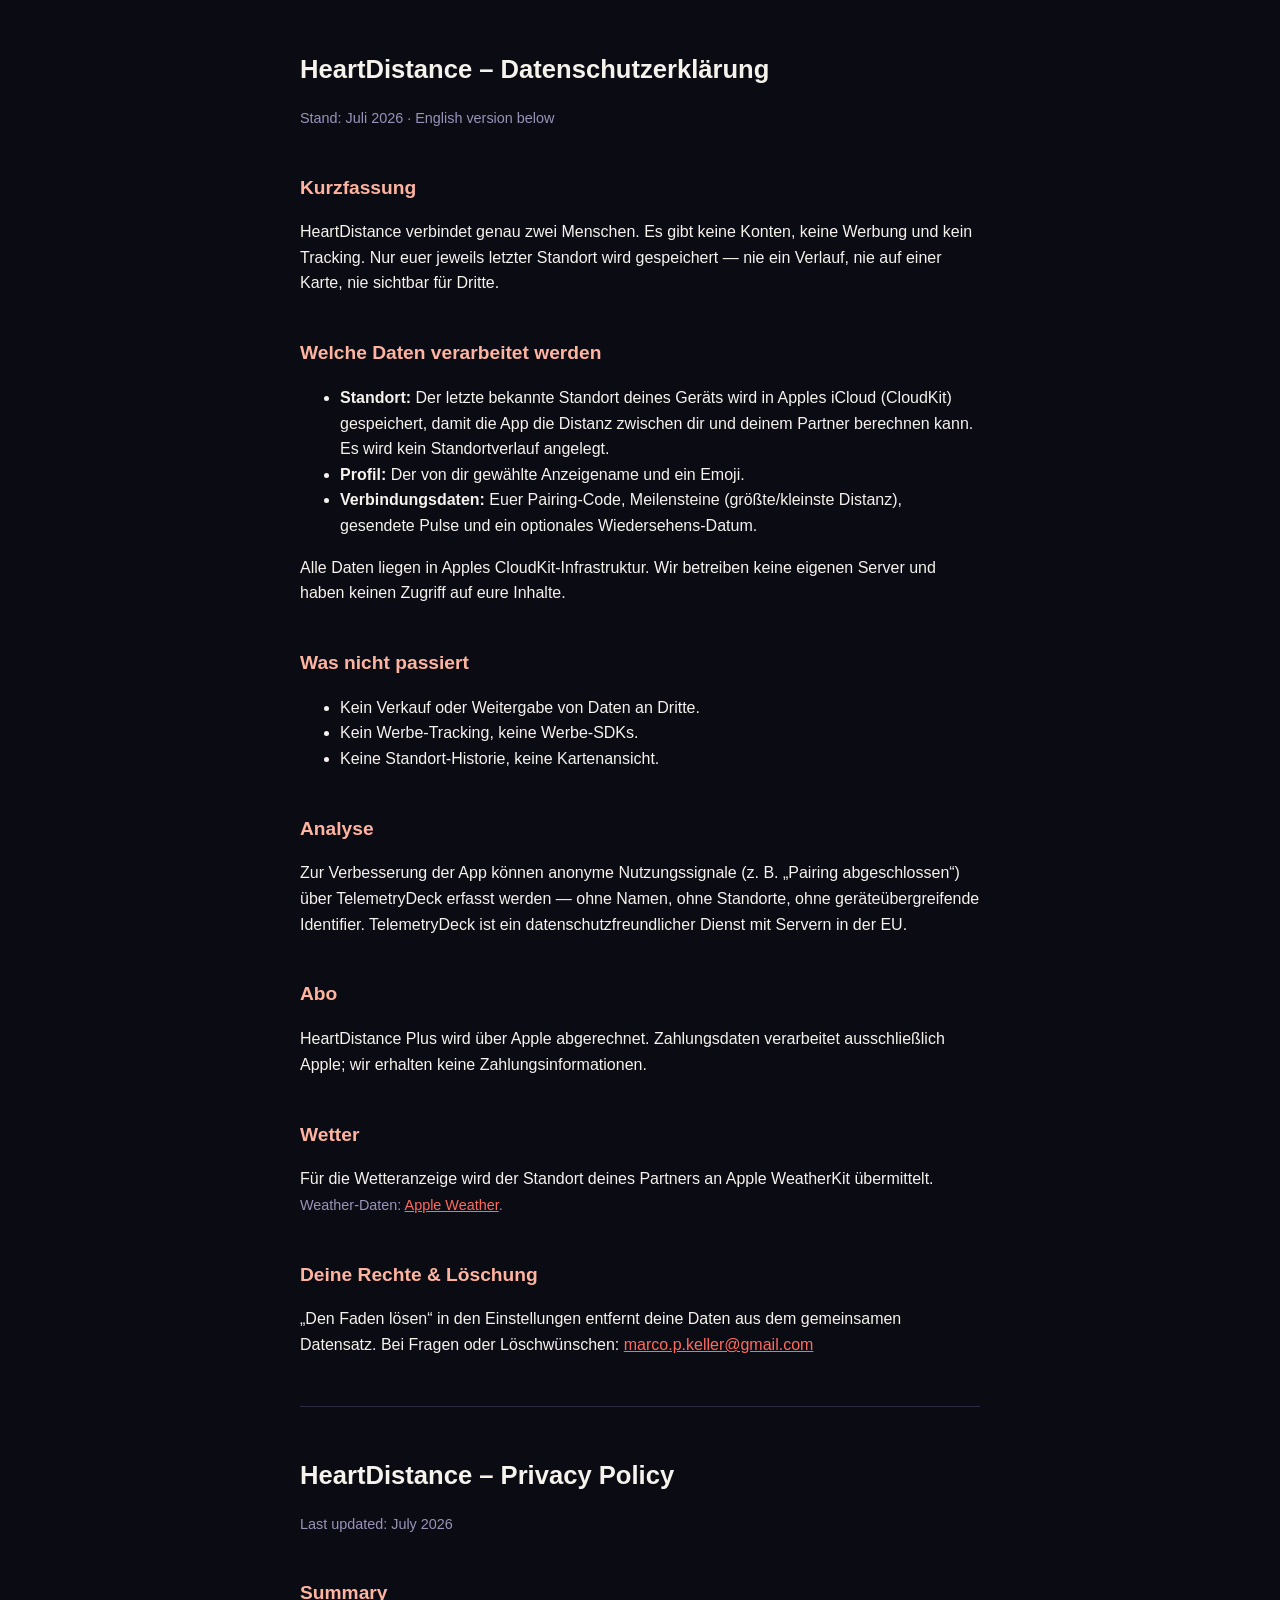
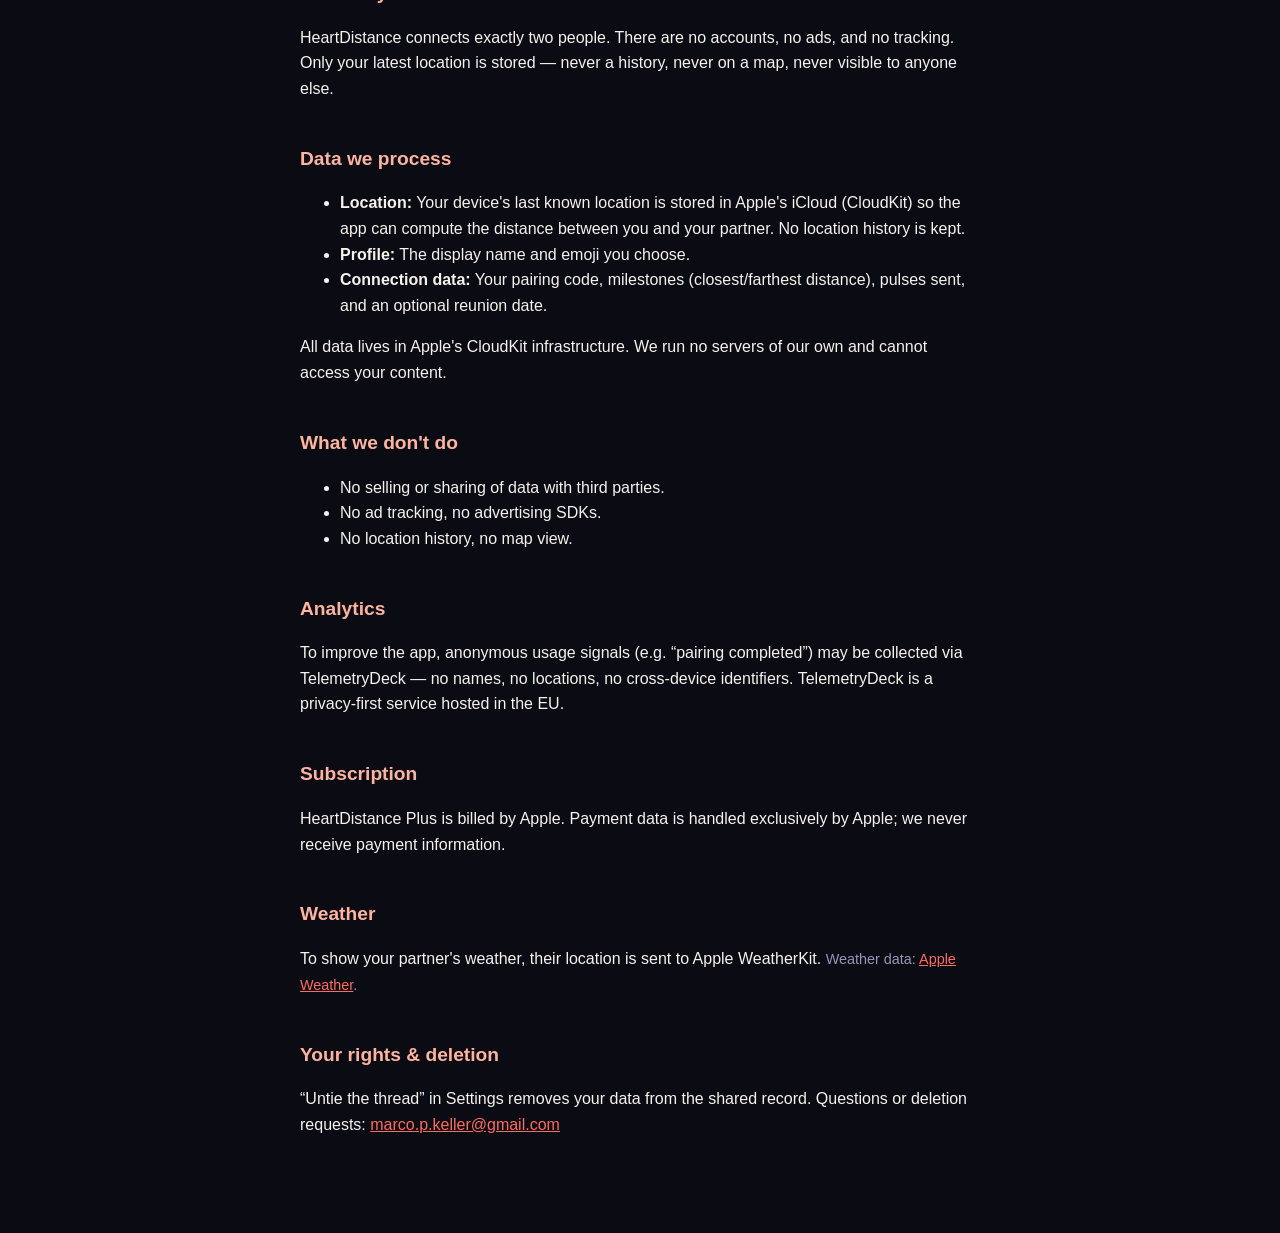
==== privacy.html @ 5f3de63c "Publish HeartDistance privacy policy Co-Authored-By: Claude Fable 5 <noreply@anthropic.com> Claude-S" ====
<!DOCTYPE html>
<html lang="de">
<head>
<meta charset="utf-8">
<meta name="viewport" content="width=device-width, initial-scale=1">
<title>HeartDistance – Privacy Policy / Datenschutzerklärung</title>
<style>
  body { font-family: -apple-system, BlinkMacSystemFont, "Segoe UI", sans-serif; max-width: 680px; margin: 0 auto; padding: 32px 20px 80px; background: #0b0b14; color: #f6f2ec; line-height: 1.6; }
  h1 { font-size: 1.6rem; } h2 { font-size: 1.2rem; margin-top: 2.2em; color: #ffb4a0; }
  a { color: #ff6b5e; } hr { border: none; border-top: 1px solid #2a2740; margin: 3em 0; }
  .muted { color: #9a93b8; font-size: 0.9rem; }
</style>
</head>
<body>

<h1>HeartDistance – Datenschutzerklärung</h1>
<p class="muted">Stand: Juli 2026 · English version below</p>

<h2>Kurzfassung</h2>
<p>HeartDistance verbindet genau zwei Menschen. Es gibt keine Konten, keine Werbung und kein Tracking. Nur euer jeweils letzter Standort wird gespeichert — nie ein Verlauf, nie auf einer Karte, nie sichtbar für Dritte.</p>

<h2>Welche Daten verarbeitet werden</h2>
<ul>
  <li><strong>Standort:</strong> Der letzte bekannte Standort deines Geräts wird in Apples iCloud (CloudKit) gespeichert, damit die App die Distanz zwischen dir und deinem Partner berechnen kann. Es wird kein Standortverlauf angelegt.</li>
  <li><strong>Profil:</strong> Der von dir gewählte Anzeigename und ein Emoji.</li>
  <li><strong>Verbindungsdaten:</strong> Euer Pairing-Code, Meilensteine (größte/kleinste Distanz), gesendete Pulse und ein optionales Wiedersehens-Datum.</li>
</ul>
<p>Alle Daten liegen in Apples CloudKit-Infrastruktur. Wir betreiben keine eigenen Server und haben keinen Zugriff auf eure Inhalte.</p>

<h2>Was nicht passiert</h2>
<ul>
  <li>Kein Verkauf oder Weitergabe von Daten an Dritte.</li>
  <li>Kein Werbe-Tracking, keine Werbe-SDKs.</li>
  <li>Keine Standort-Historie, keine Kartenansicht.</li>
</ul>

<h2>Analyse</h2>
<p>Zur Verbesserung der App können anonyme Nutzungssignale (z.&nbsp;B. „Pairing abgeschlossen“) über TelemetryDeck erfasst werden — ohne Namen, ohne Standorte, ohne geräteübergreifende Identifier. TelemetryDeck ist ein datenschutzfreundlicher Dienst mit Servern in der EU.</p>

<h2>Abo</h2>
<p>HeartDistance Plus wird über Apple abgerechnet. Zahlungsdaten verarbeitet ausschließlich Apple; wir erhalten keine Zahlungsinformationen.</p>

<h2>Wetter</h2>
<p>Für die Wetteranzeige wird der Standort deines Partners an Apple WeatherKit übermittelt. <span class="muted">Weather-Daten: <a href="https://weatherkit.apple.com/legal-attribution.html"> Apple Weather</a>.</span></p>

<h2>Deine Rechte &amp; Löschung</h2>
<p>„Den Faden lösen“ in den Einstellungen entfernt deine Daten aus dem gemeinsamen Datensatz. Bei Fragen oder Löschwünschen: <a href="mailto:marco.p.keller@gmail.com">marco.p.keller@gmail.com</a></p>

<hr>

<h1>HeartDistance – Privacy Policy</h1>
<p class="muted">Last updated: July 2026</p>

<h2>Summary</h2>
<p>HeartDistance connects exactly two people. There are no accounts, no ads, and no tracking. Only your latest location is stored — never a history, never on a map, never visible to anyone else.</p>

<h2>Data we process</h2>
<ul>
  <li><strong>Location:</strong> Your device's last known location is stored in Apple's iCloud (CloudKit) so the app can compute the distance between you and your partner. No location history is kept.</li>
  <li><strong>Profile:</strong> The display name and emoji you choose.</li>
  <li><strong>Connection data:</strong> Your pairing code, milestones (closest/farthest distance), pulses sent, and an optional reunion date.</li>
</ul>
<p>All data lives in Apple's CloudKit infrastructure. We run no servers of our own and cannot access your content.</p>

<h2>What we don't do</h2>
<ul>
  <li>No selling or sharing of data with third parties.</li>
  <li>No ad tracking, no advertising SDKs.</li>
  <li>No location history, no map view.</li>
</ul>

<h2>Analytics</h2>
<p>To improve the app, anonymous usage signals (e.g. “pairing completed”) may be collected via TelemetryDeck — no names, no locations, no cross-device identifiers. TelemetryDeck is a privacy-first service hosted in the EU.</p>

<h2>Subscription</h2>
<p>HeartDistance Plus is billed by Apple. Payment data is handled exclusively by Apple; we never receive payment information.</p>

<h2>Weather</h2>
<p>To show your partner's weather, their location is sent to Apple WeatherKit. <span class="muted">Weather data: <a href="https://weatherkit.apple.com/legal-attribution.html"> Apple Weather</a>.</span></p>

<h2>Your rights &amp; deletion</h2>
<p>“Untie the thread” in Settings removes your data from the shared record. Questions or deletion requests: <a href="mailto:marco.p.keller@gmail.com">marco.p.keller@gmail.com</a></p>

</body>
</html>
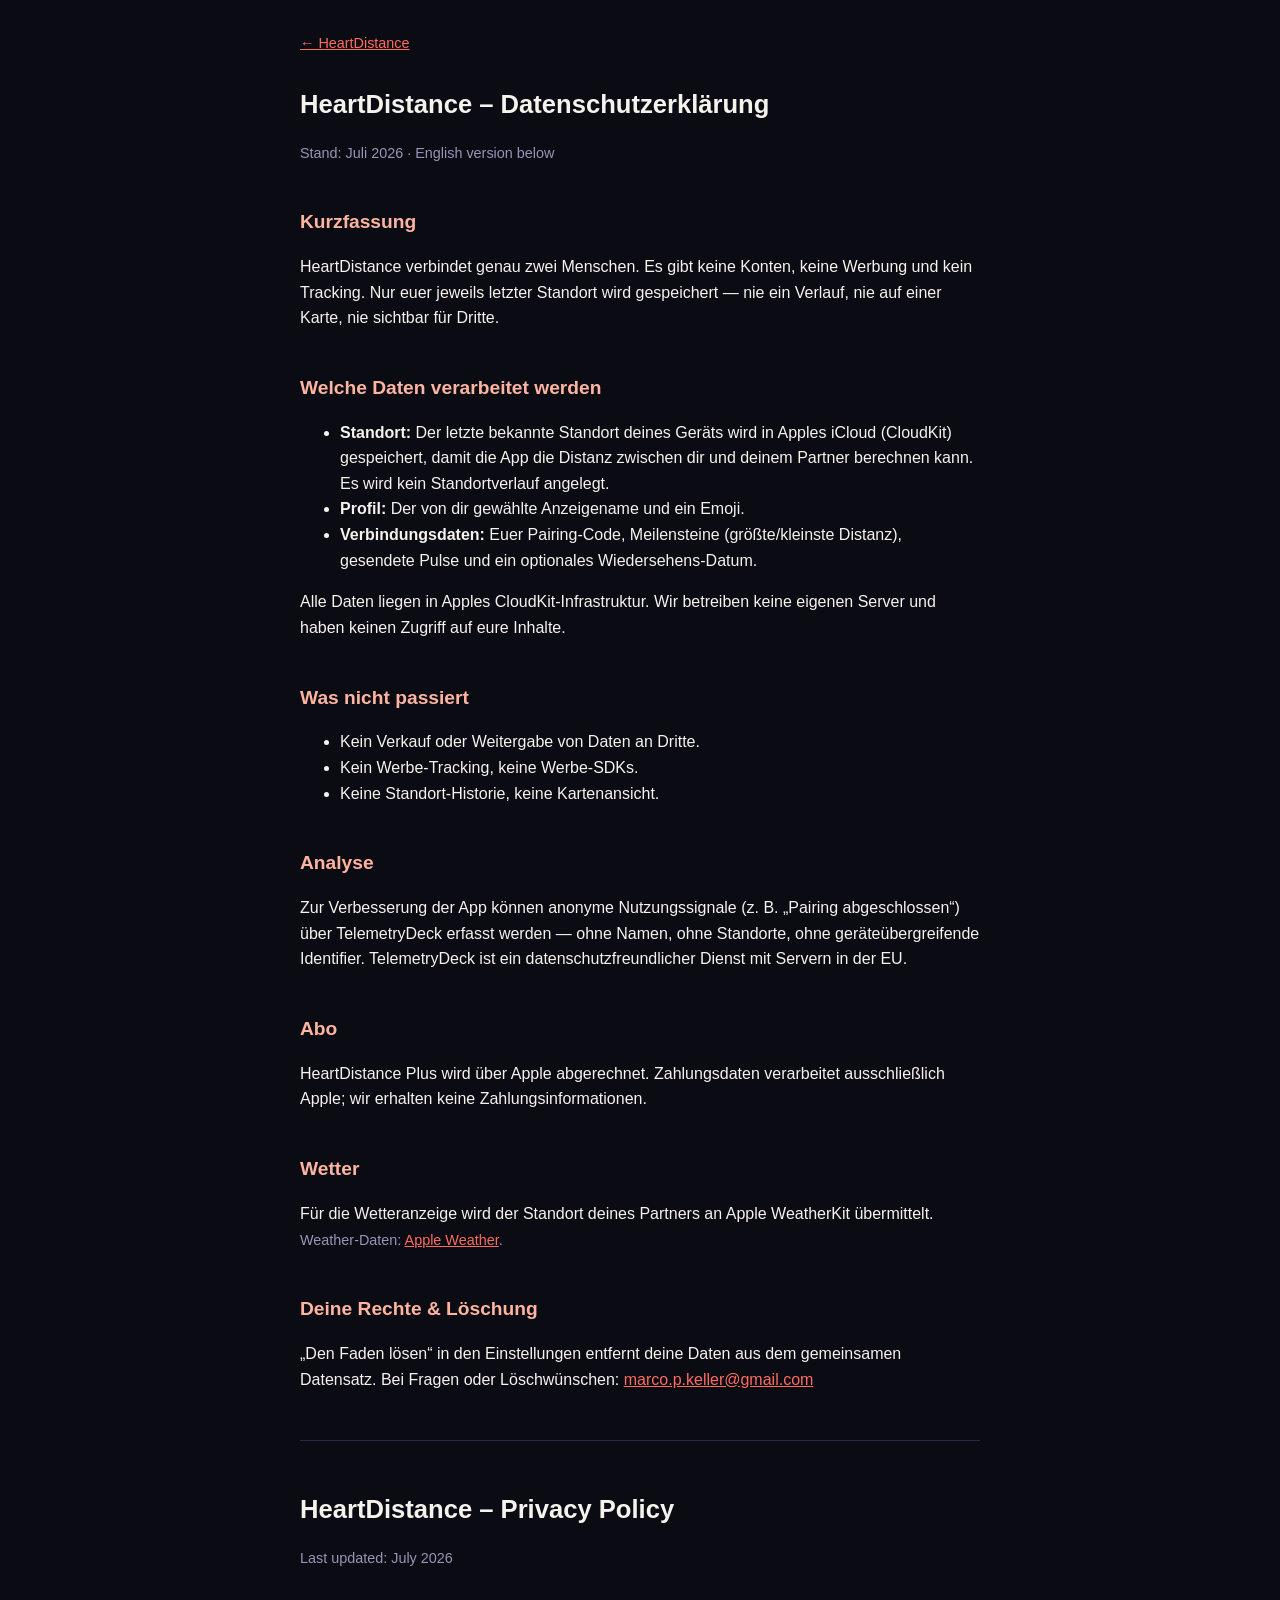
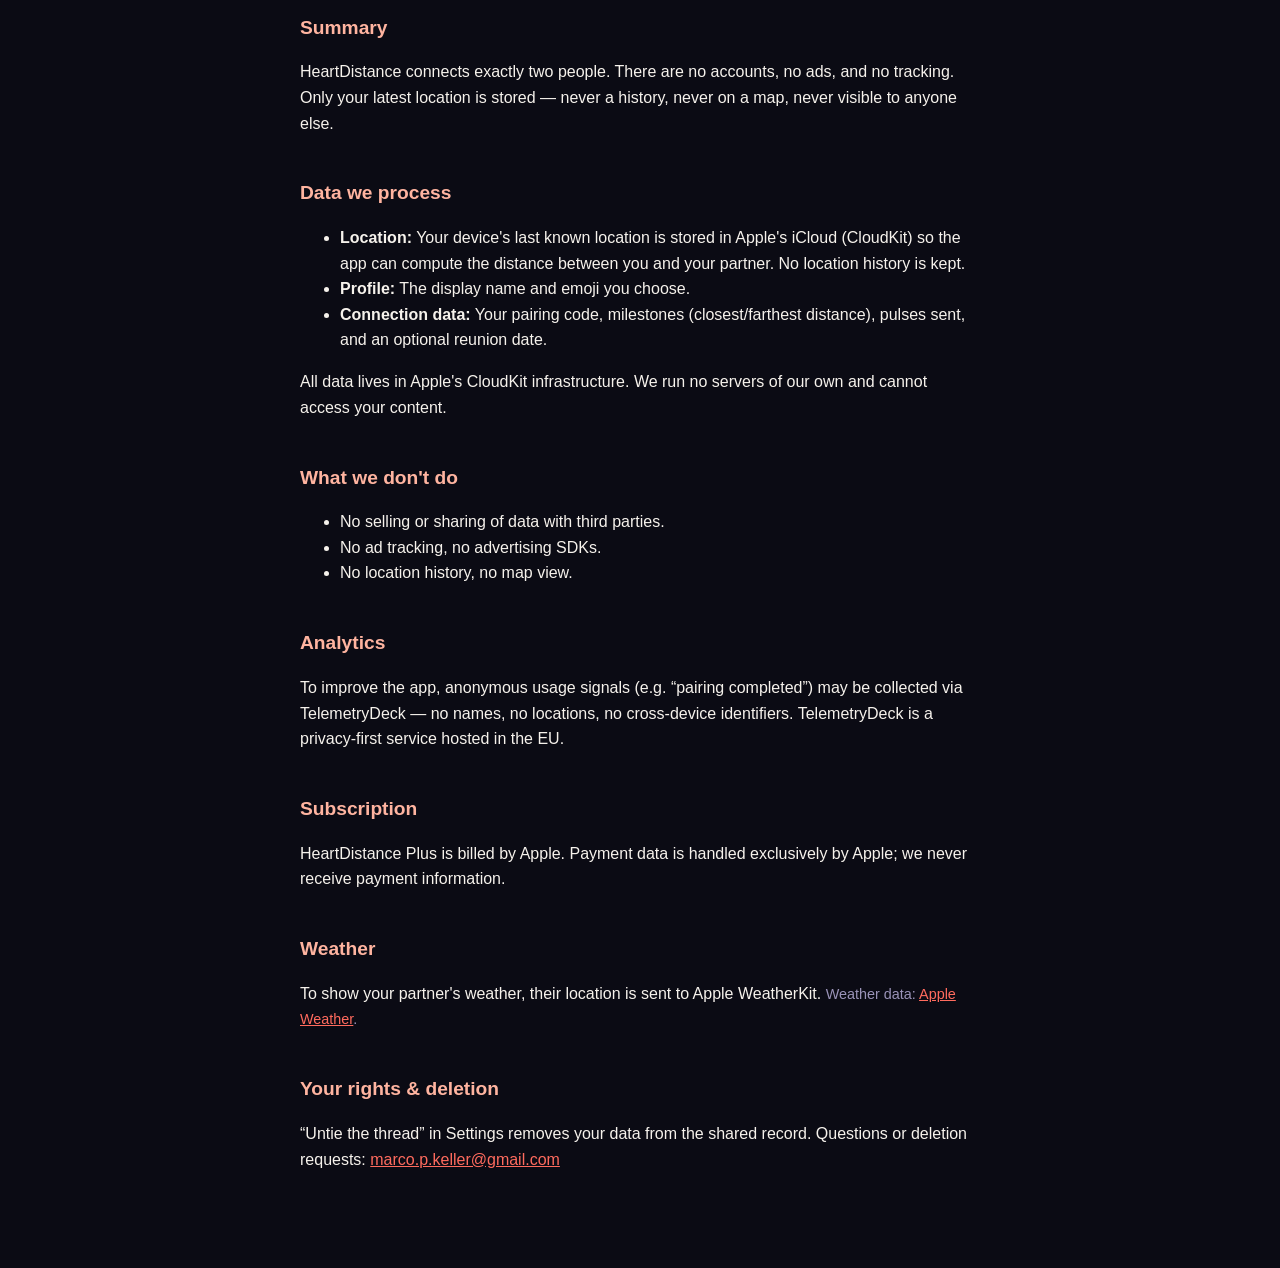
==== commit db1d84dd: "Add landing page, support page and App Store listing copy The repo only held the privacy policy, whi" ====
--- a/privacy.html
+++ b/privacy.html
@@ -9,9 +9,12 @@
   h1 { font-size: 1.6rem; } h2 { font-size: 1.2rem; margin-top: 2.2em; color: #ffb4a0; }
   a { color: #ff6b5e; } hr { border: none; border-top: 1px solid #2a2740; margin: 3em 0; }
   .muted { color: #9a93b8; font-size: 0.9rem; }
+  nav.top { margin-bottom: 2em; font-size: 0.9rem; }
 </style>
 </head>
 <body>
+
+<nav class="top"><a href="index.html">← HeartDistance</a></nav>
 
 <h1>HeartDistance – Datenschutzerklärung</h1>
 <p class="muted">Stand: Juli 2026 · English version below</p>
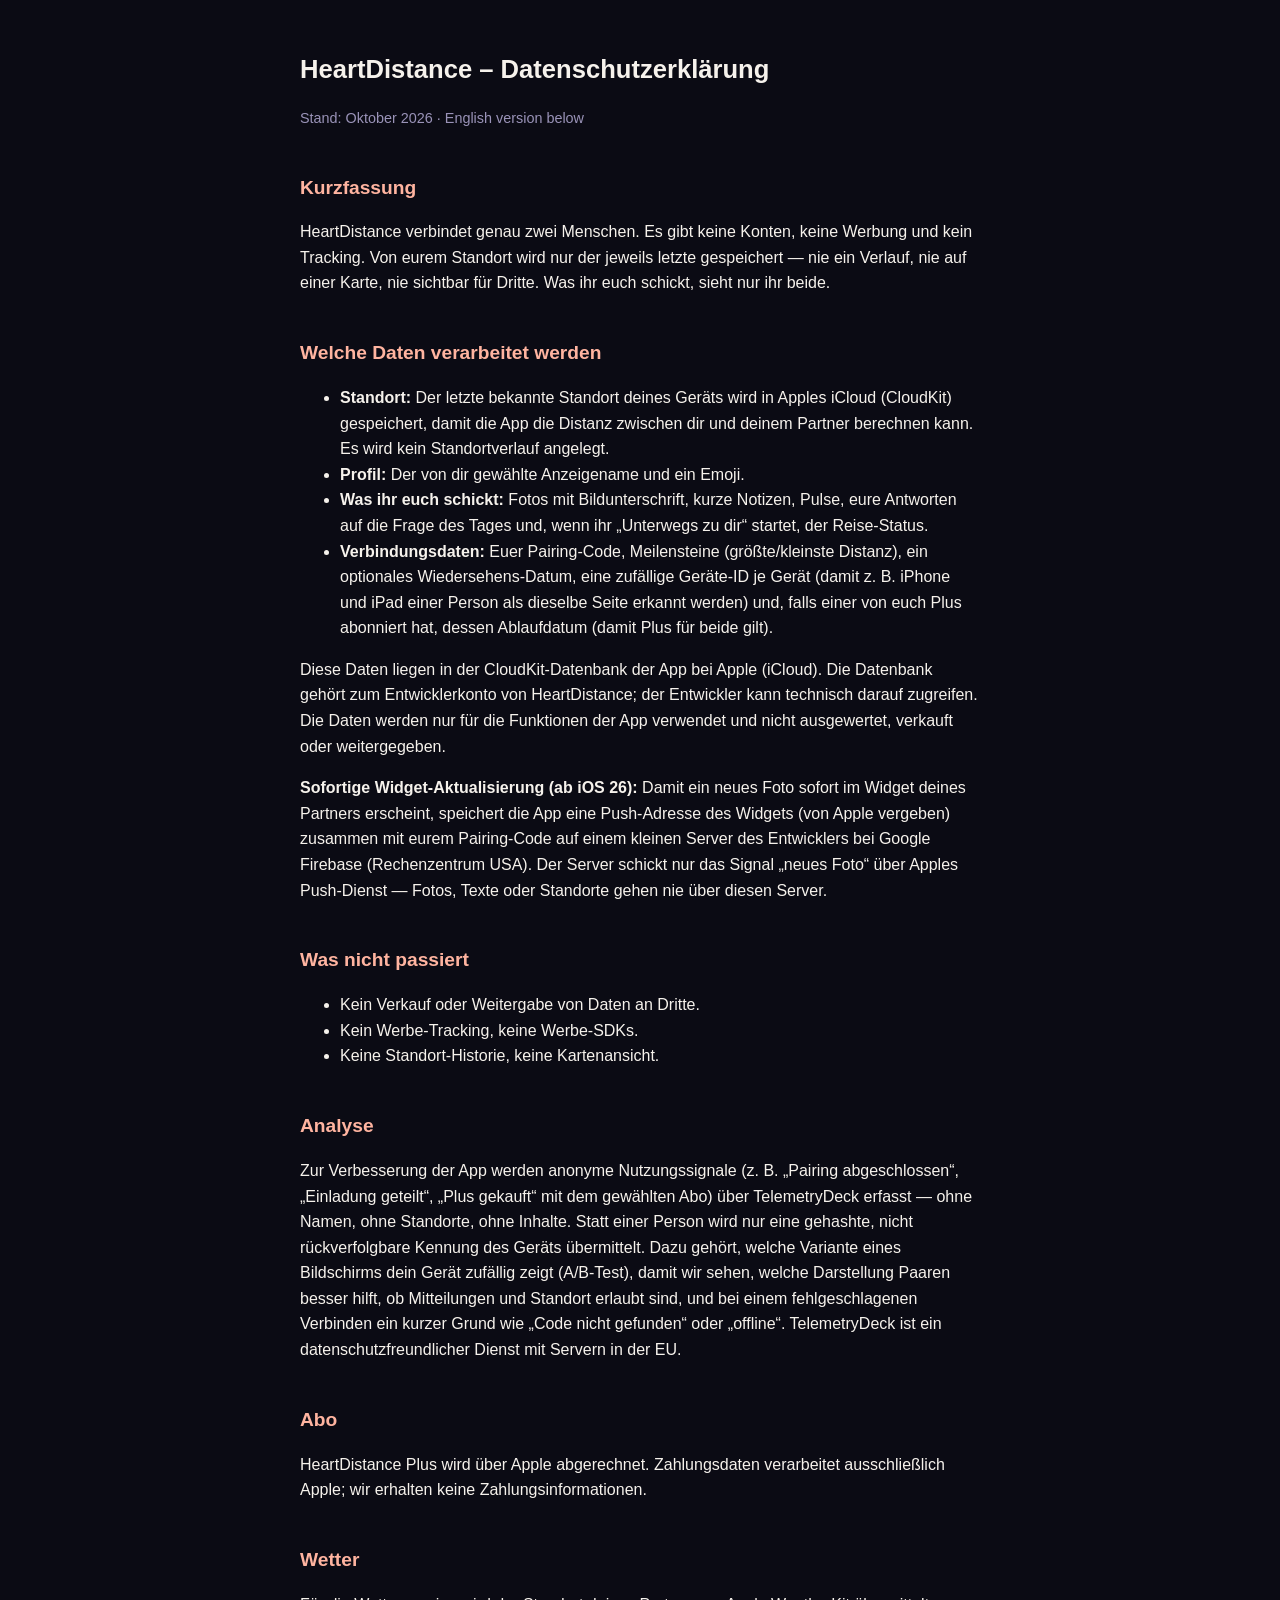
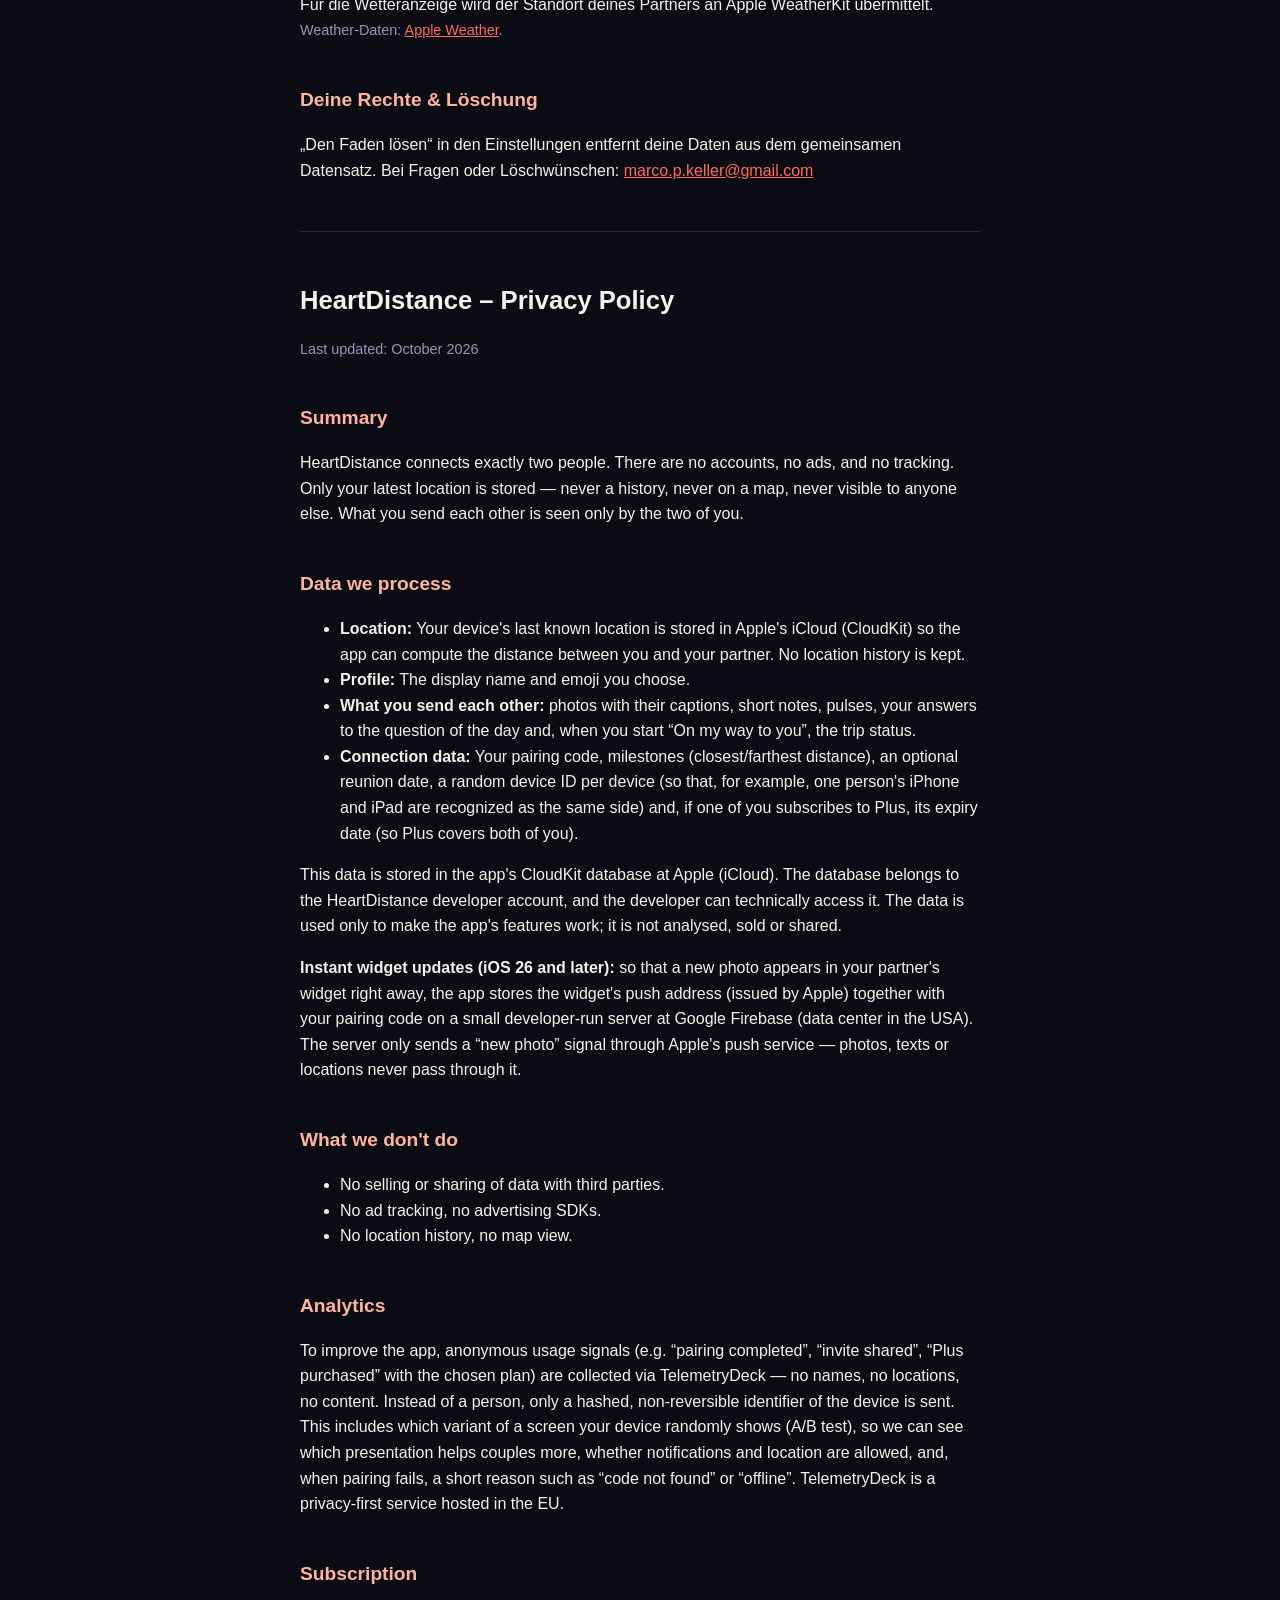
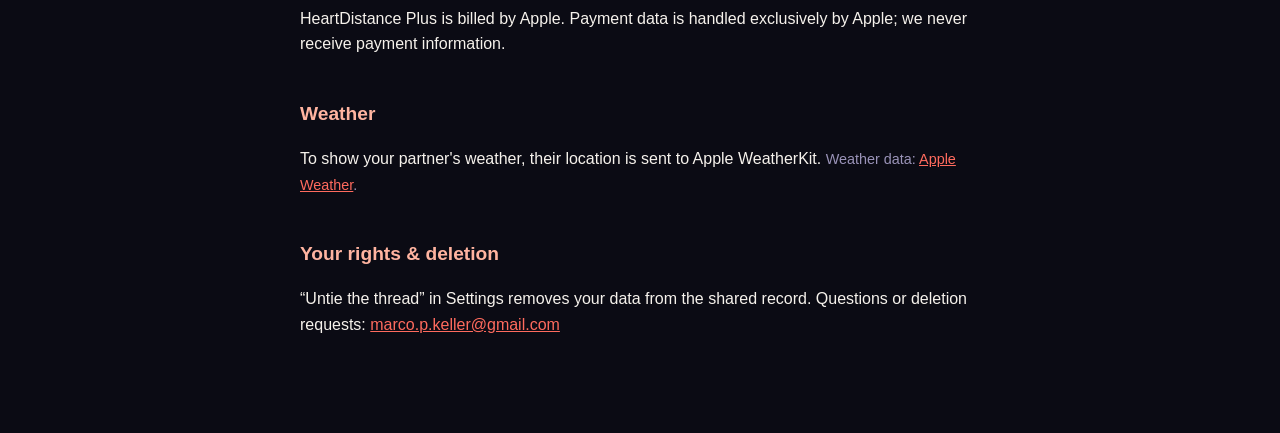
==== commit 232c2d8b: "Privacy policy: photos, notes, device ID, Firebase widget push, CloudKit access, analytics details (" ====
--- a/privacy.html
+++ b/privacy.html
@@ -9,26 +9,25 @@
   h1 { font-size: 1.6rem; } h2 { font-size: 1.2rem; margin-top: 2.2em; color: #ffb4a0; }
   a { color: #ff6b5e; } hr { border: none; border-top: 1px solid #2a2740; margin: 3em 0; }
   .muted { color: #9a93b8; font-size: 0.9rem; }
-  nav.top { margin-bottom: 2em; font-size: 0.9rem; }
 </style>
 </head>
 <body>
 
-<nav class="top"><a href="index.html">← HeartDistance</a></nav>
-
 <h1>HeartDistance – Datenschutzerklärung</h1>
-<p class="muted">Stand: Juli 2026 · English version below</p>
+<p class="muted">Stand: Oktober 2026 · English version below</p>
 
 <h2>Kurzfassung</h2>
-<p>HeartDistance verbindet genau zwei Menschen. Es gibt keine Konten, keine Werbung und kein Tracking. Nur euer jeweils letzter Standort wird gespeichert — nie ein Verlauf, nie auf einer Karte, nie sichtbar für Dritte.</p>
+<p>HeartDistance verbindet genau zwei Menschen. Es gibt keine Konten, keine Werbung und kein Tracking. Von eurem Standort wird nur der jeweils letzte gespeichert — nie ein Verlauf, nie auf einer Karte, nie sichtbar für Dritte. Was ihr euch schickt, sieht nur ihr beide.</p>
 
 <h2>Welche Daten verarbeitet werden</h2>
 <ul>
   <li><strong>Standort:</strong> Der letzte bekannte Standort deines Geräts wird in Apples iCloud (CloudKit) gespeichert, damit die App die Distanz zwischen dir und deinem Partner berechnen kann. Es wird kein Standortverlauf angelegt.</li>
   <li><strong>Profil:</strong> Der von dir gewählte Anzeigename und ein Emoji.</li>
-  <li><strong>Verbindungsdaten:</strong> Euer Pairing-Code, Meilensteine (größte/kleinste Distanz), gesendete Pulse und ein optionales Wiedersehens-Datum.</li>
+  <li><strong>Was ihr euch schickt:</strong> Fotos mit Bildunterschrift, kurze Notizen, Pulse, eure Antworten auf die Frage des Tages und, wenn ihr „Unterwegs zu dir“ startet, der Reise-Status.</li>
+  <li><strong>Verbindungsdaten:</strong> Euer Pairing-Code, Meilensteine (größte/kleinste Distanz), ein optionales Wiedersehens-Datum, eine zufällige Geräte-ID je Gerät (damit z.&nbsp;B. iPhone und iPad einer Person als dieselbe Seite erkannt werden) und, falls einer von euch Plus abonniert hat, dessen Ablaufdatum (damit Plus für beide gilt).</li>
 </ul>
-<p>Alle Daten liegen in Apples CloudKit-Infrastruktur. Wir betreiben keine eigenen Server und haben keinen Zugriff auf eure Inhalte.</p>
+<p>Diese Daten liegen in der CloudKit-Datenbank der App bei Apple (iCloud). Die Datenbank gehört zum Entwicklerkonto von HeartDistance; der Entwickler kann technisch darauf zugreifen. Die Daten werden nur für die Funktionen der App verwendet und nicht ausgewertet, verkauft oder weitergegeben.</p>
+<p><strong>Sofortige Widget-Aktualisierung (ab iOS 26):</strong> Damit ein neues Foto sofort im Widget deines Partners erscheint, speichert die App eine Push-Adresse des Widgets (von Apple vergeben) zusammen mit eurem Pairing-Code auf einem kleinen Server des Entwicklers bei Google Firebase (Rechenzentrum USA). Der Server schickt nur das Signal „neues Foto“ über Apples Push-Dienst — Fotos, Texte oder Standorte gehen nie über diesen Server.</p>
 
 <h2>Was nicht passiert</h2>
 <ul>
@@ -38,7 +37,7 @@
 </ul>
 
 <h2>Analyse</h2>
-<p>Zur Verbesserung der App können anonyme Nutzungssignale (z.&nbsp;B. „Pairing abgeschlossen“) über TelemetryDeck erfasst werden — ohne Namen, ohne Standorte, ohne geräteübergreifende Identifier. TelemetryDeck ist ein datenschutzfreundlicher Dienst mit Servern in der EU.</p>
+<p>Zur Verbesserung der App werden anonyme Nutzungssignale (z.&nbsp;B. „Pairing abgeschlossen“, „Einladung geteilt“, „Plus gekauft“ mit dem gewählten Abo) über TelemetryDeck erfasst — ohne Namen, ohne Standorte, ohne Inhalte. Statt einer Person wird nur eine gehashte, nicht rückverfolgbare Kennung des Geräts übermittelt. Dazu gehört, welche Variante eines Bildschirms dein Gerät zufällig zeigt (A/B-Test), damit wir sehen, welche Darstellung Paaren besser hilft, ob Mitteilungen und Standort erlaubt sind, und bei einem fehlgeschlagenen Verbinden ein kurzer Grund wie „Code nicht gefunden“ oder „offline“. TelemetryDeck ist ein datenschutzfreundlicher Dienst mit Servern in der EU.</p>
 
 <h2>Abo</h2>
 <p>HeartDistance Plus wird über Apple abgerechnet. Zahlungsdaten verarbeitet ausschließlich Apple; wir erhalten keine Zahlungsinformationen.</p>
@@ -52,18 +51,20 @@
 <hr>
 
 <h1>HeartDistance – Privacy Policy</h1>
-<p class="muted">Last updated: July 2026</p>
+<p class="muted">Last updated: October 2026</p>
 
 <h2>Summary</h2>
-<p>HeartDistance connects exactly two people. There are no accounts, no ads, and no tracking. Only your latest location is stored — never a history, never on a map, never visible to anyone else.</p>
+<p>HeartDistance connects exactly two people. There are no accounts, no ads, and no tracking. Only your latest location is stored — never a history, never on a map, never visible to anyone else. What you send each other is seen only by the two of you.</p>
 
 <h2>Data we process</h2>
 <ul>
   <li><strong>Location:</strong> Your device's last known location is stored in Apple's iCloud (CloudKit) so the app can compute the distance between you and your partner. No location history is kept.</li>
   <li><strong>Profile:</strong> The display name and emoji you choose.</li>
-  <li><strong>Connection data:</strong> Your pairing code, milestones (closest/farthest distance), pulses sent, and an optional reunion date.</li>
+  <li><strong>What you send each other:</strong> photos with their captions, short notes, pulses, your answers to the question of the day and, when you start “On my way to you”, the trip status.</li>
+  <li><strong>Connection data:</strong> Your pairing code, milestones (closest/farthest distance), an optional reunion date, a random device ID per device (so that, for example, one person's iPhone and iPad are recognized as the same side) and, if one of you subscribes to Plus, its expiry date (so Plus covers both of you).</li>
 </ul>
-<p>All data lives in Apple's CloudKit infrastructure. We run no servers of our own and cannot access your content.</p>
+<p>This data is stored in the app's CloudKit database at Apple (iCloud). The database belongs to the HeartDistance developer account, and the developer can technically access it. The data is used only to make the app's features work; it is not analysed, sold or shared.</p>
+<p><strong>Instant widget updates (iOS 26 and later):</strong> so that a new photo appears in your partner's widget right away, the app stores the widget's push address (issued by Apple) together with your pairing code on a small developer-run server at Google Firebase (data center in the USA). The server only sends a “new photo” signal through Apple's push service — photos, texts or locations never pass through it.</p>
 
 <h2>What we don't do</h2>
 <ul>
@@ -73,7 +74,7 @@
 </ul>
 
 <h2>Analytics</h2>
-<p>To improve the app, anonymous usage signals (e.g. “pairing completed”) may be collected via TelemetryDeck — no names, no locations, no cross-device identifiers. TelemetryDeck is a privacy-first service hosted in the EU.</p>
+<p>To improve the app, anonymous usage signals (e.g. “pairing completed”, “invite shared”, “Plus purchased” with the chosen plan) are collected via TelemetryDeck — no names, no locations, no content. Instead of a person, only a hashed, non-reversible identifier of the device is sent. This includes which variant of a screen your device randomly shows (A/B test), so we can see which presentation helps couples more, whether notifications and location are allowed, and, when pairing fails, a short reason such as “code not found” or “offline”. TelemetryDeck is a privacy-first service hosted in the EU.</p>
 
 <h2>Subscription</h2>
 <p>HeartDistance Plus is billed by Apple. Payment data is handled exclusively by Apple; we never receive payment information.</p>
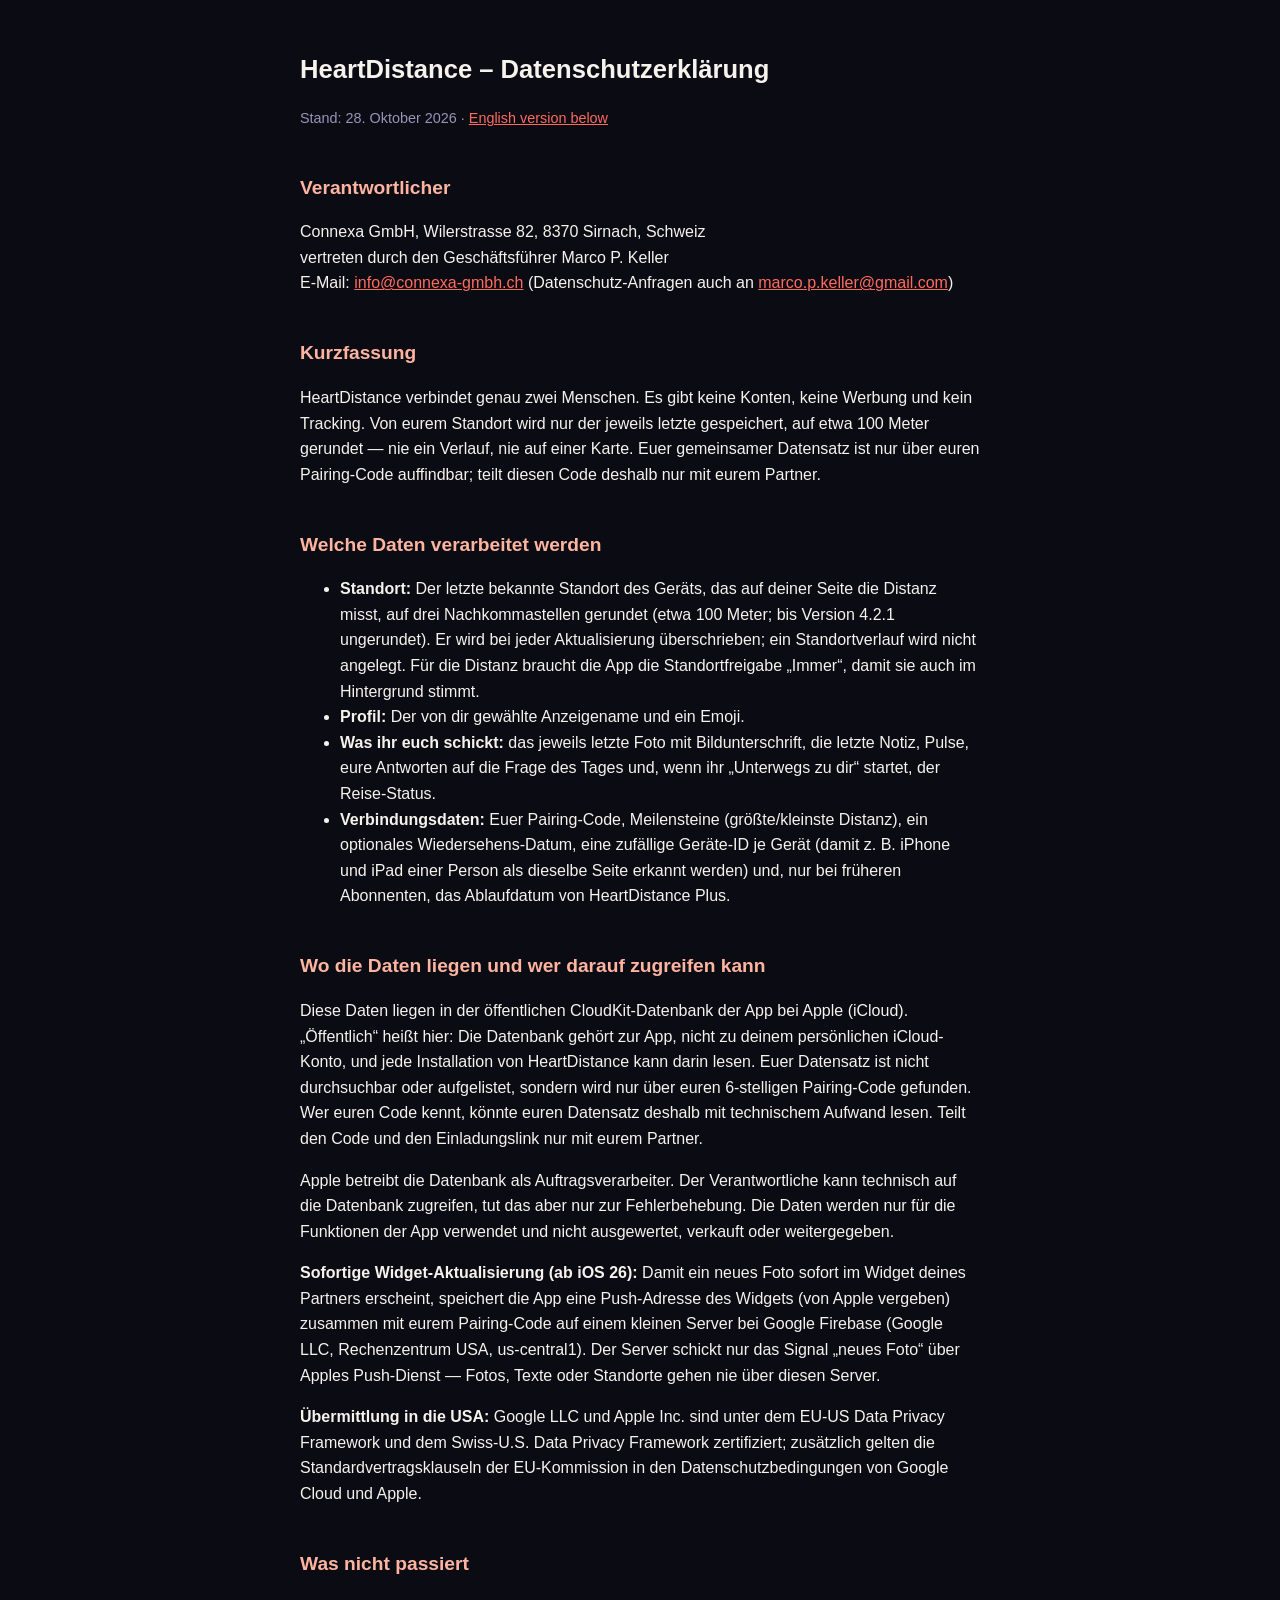
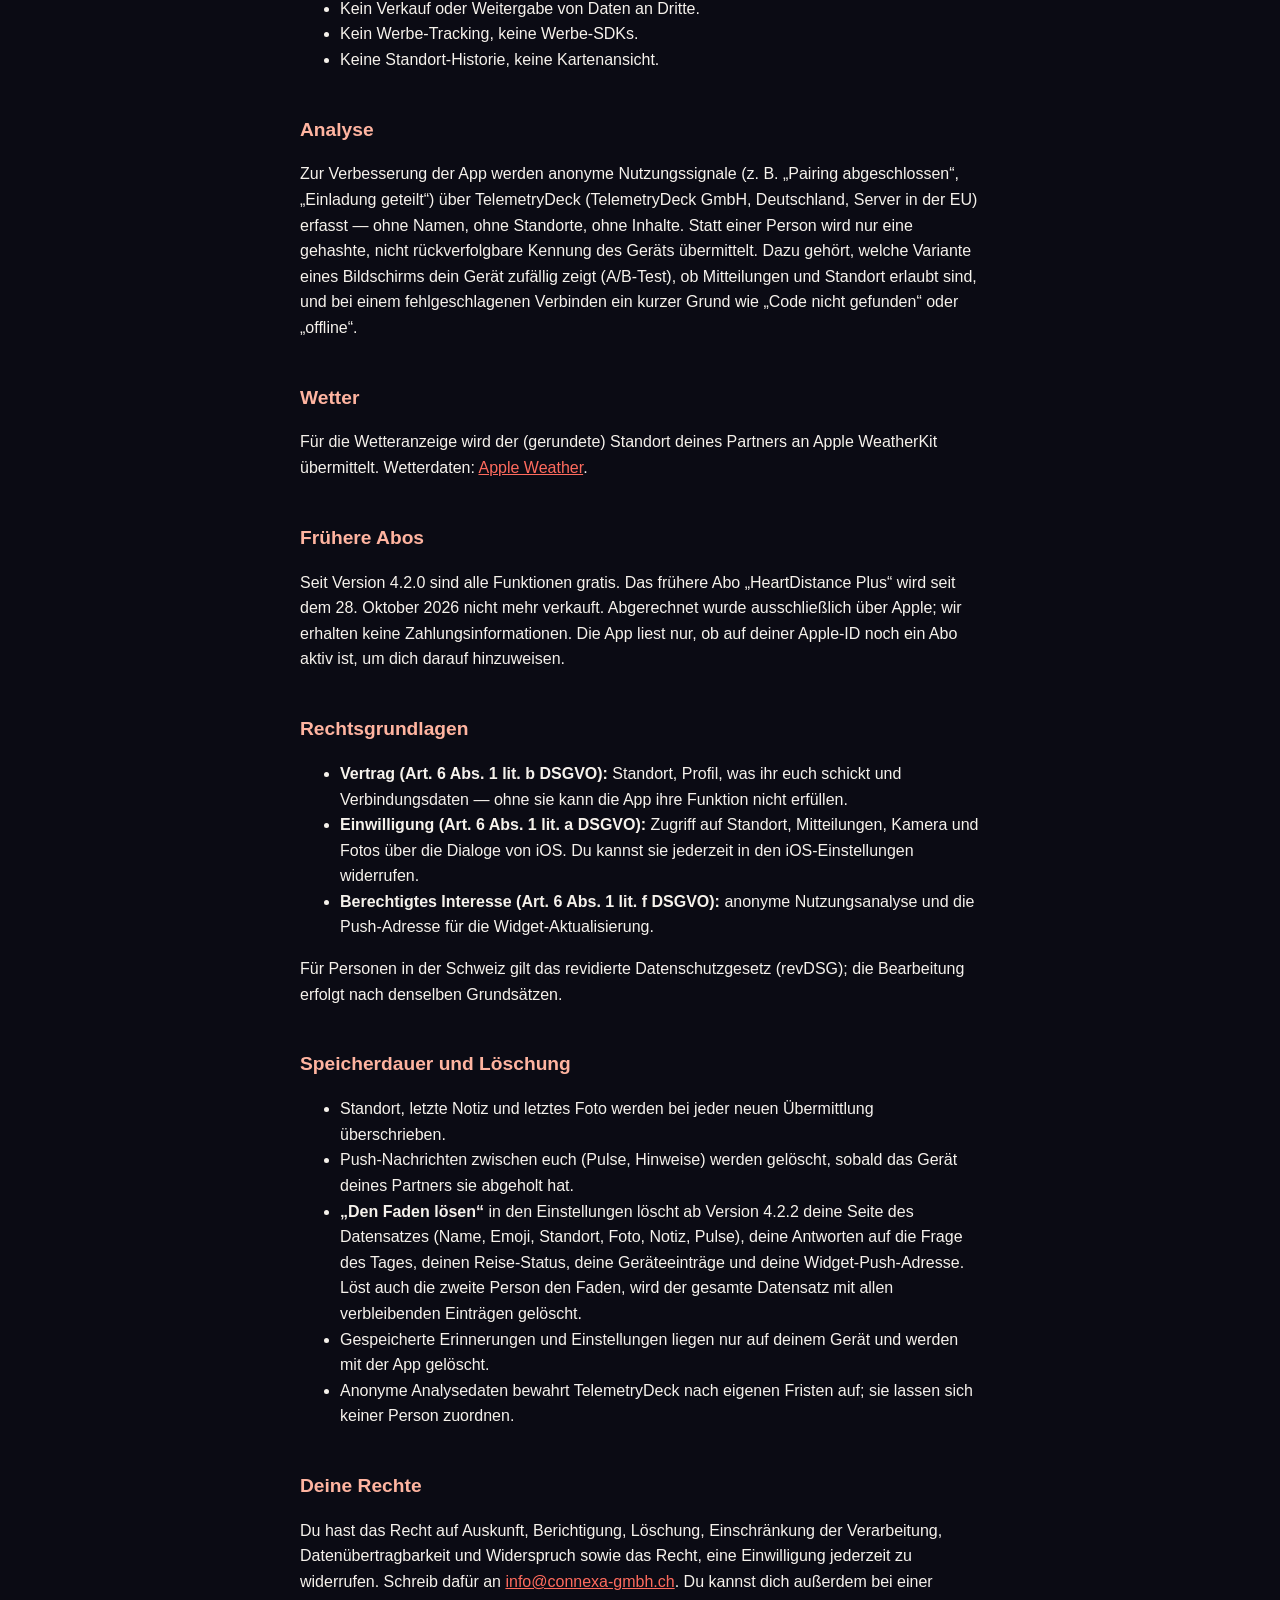
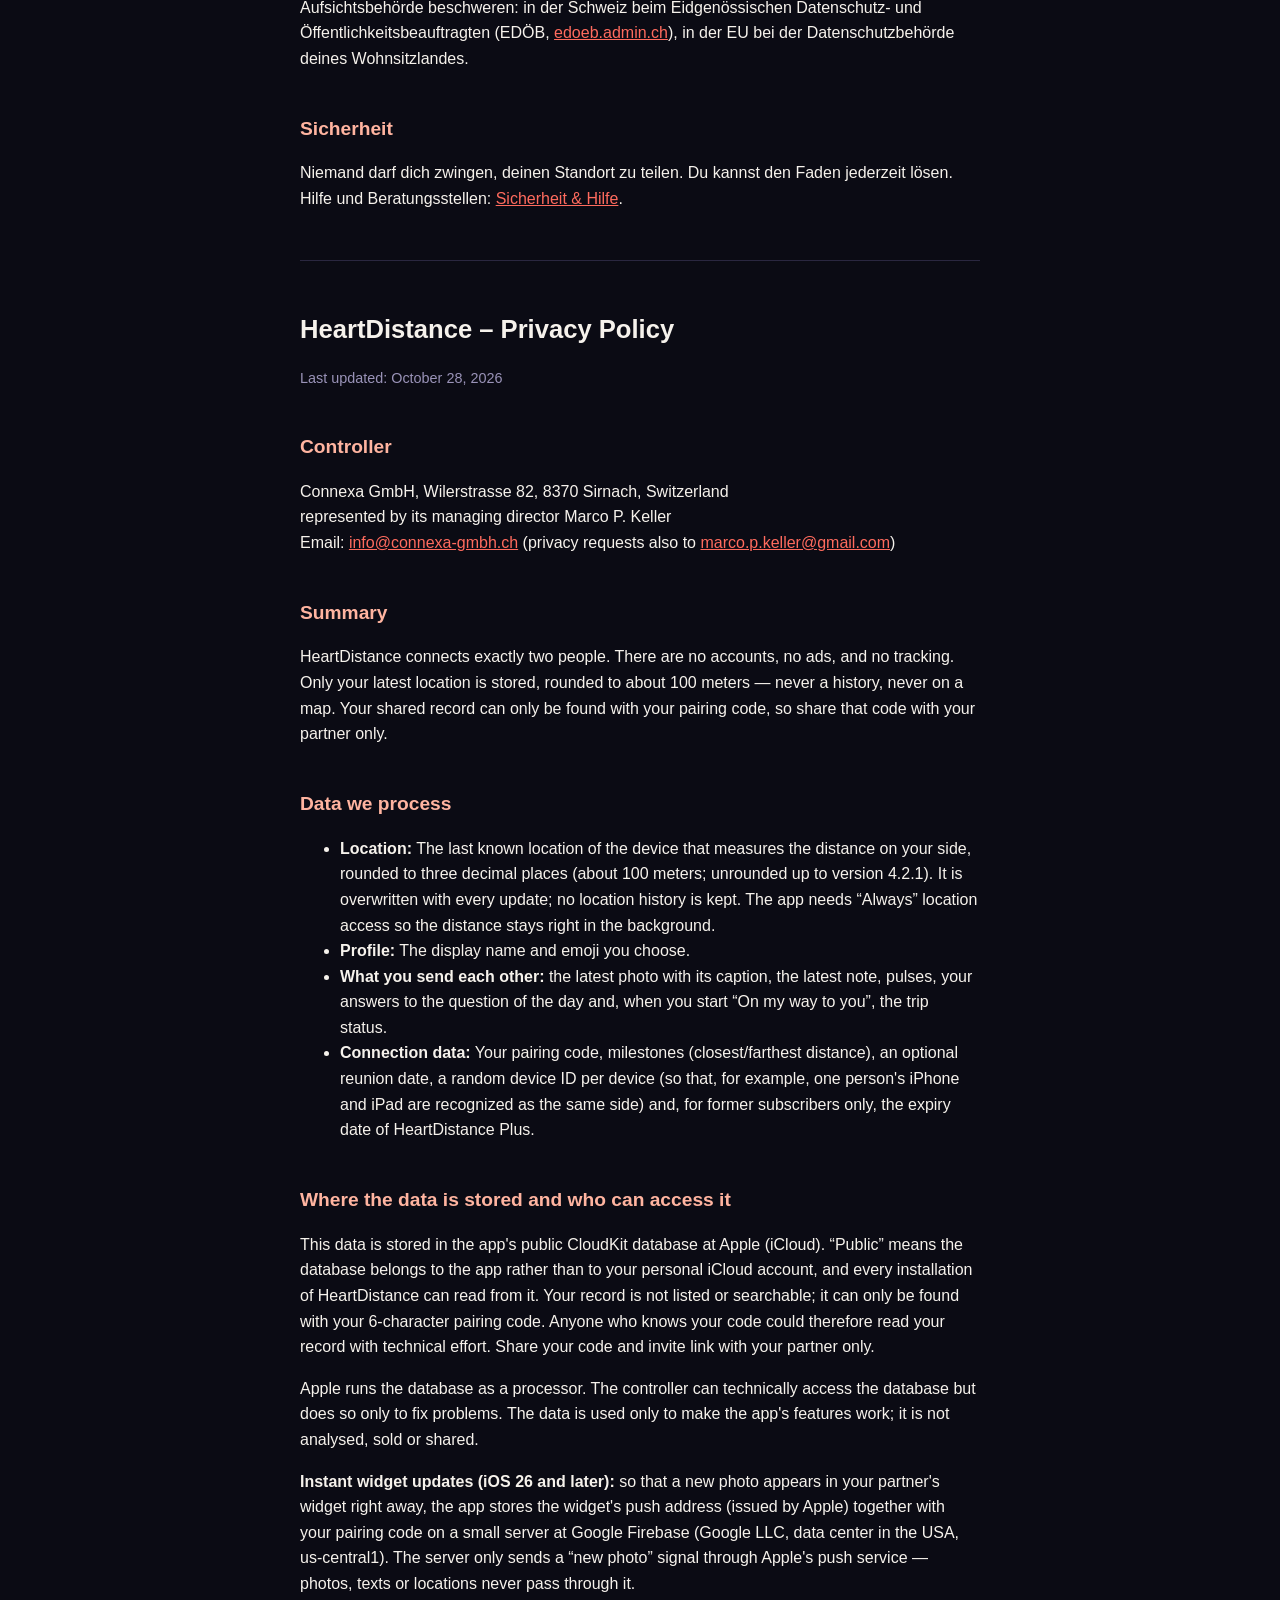
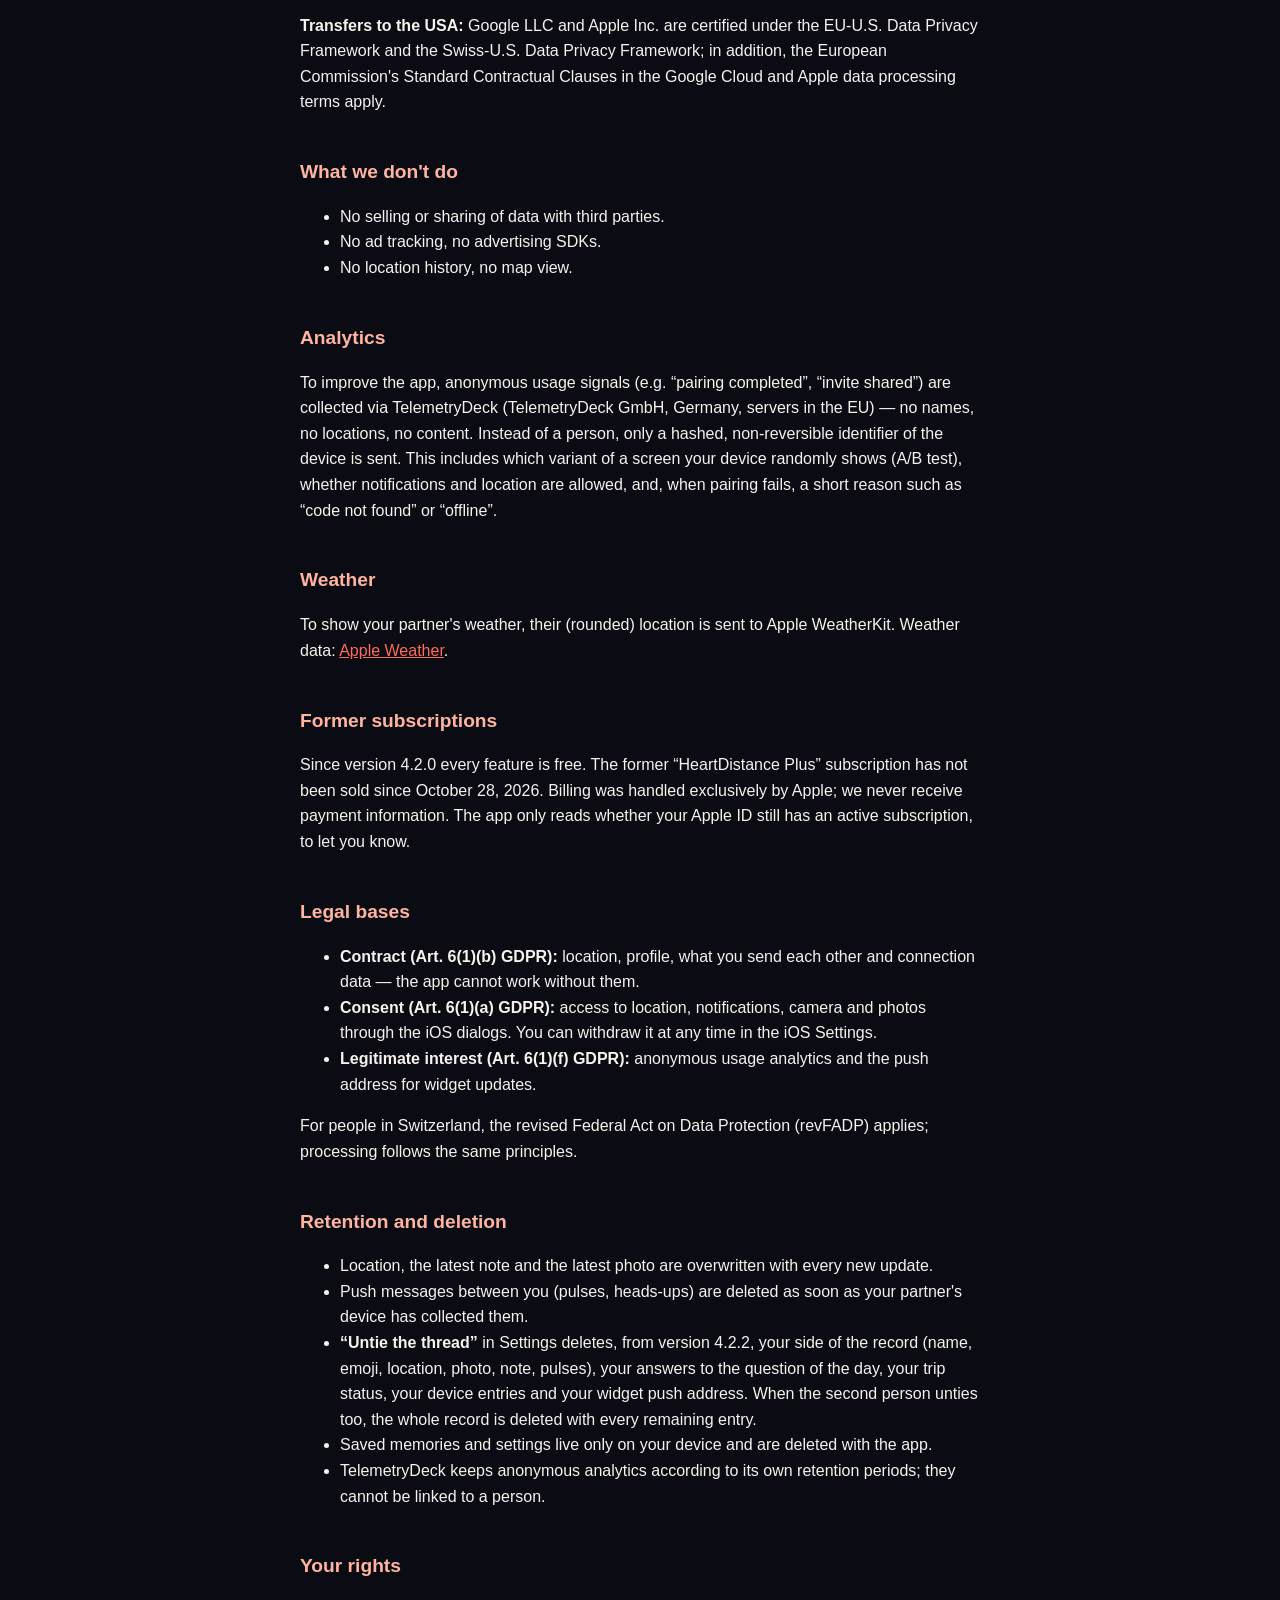
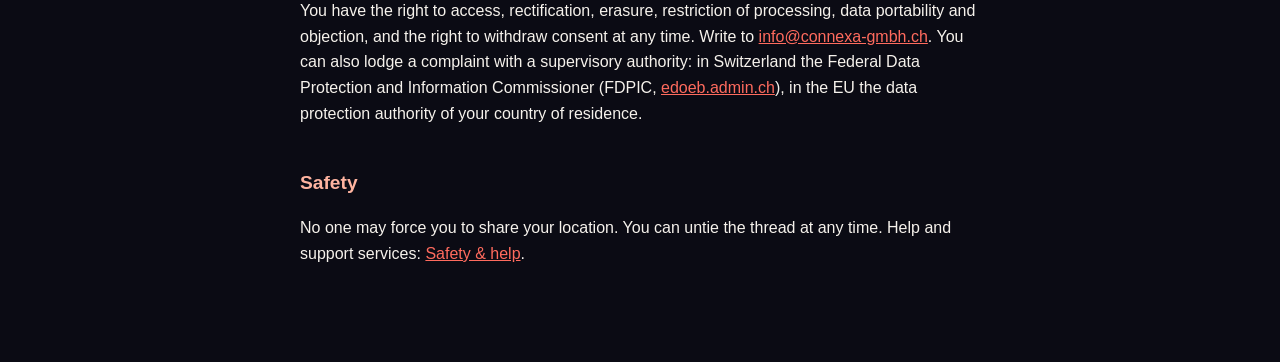
==== commit d49ca3ed: "Privacy policy: controller, legal bases, retention, rights, US transfers, rounded location; new safe" ====
--- a/privacy.html
+++ b/privacy.html
@@ -14,20 +14,29 @@
 <body>
 
 <h1>HeartDistance – Datenschutzerklärung</h1>
-<p class="muted">Stand: Oktober 2026 · English version below</p>
+<p class="muted">Stand: 28. Oktober 2026 · <a href="#en">English version below</a></p>
+
+<h2>Verantwortlicher</h2>
+<p>Connexa GmbH, Wilerstrasse 82, 8370 Sirnach, Schweiz<br>
+vertreten durch den Geschäftsführer Marco P. Keller<br>
+E-Mail: <a href="mailto:info@connexa-gmbh.ch">info@connexa-gmbh.ch</a> (Datenschutz-Anfragen auch an <a href="mailto:marco.p.keller@gmail.com">marco.p.keller@gmail.com</a>)</p>
 
 <h2>Kurzfassung</h2>
-<p>HeartDistance verbindet genau zwei Menschen. Es gibt keine Konten, keine Werbung und kein Tracking. Von eurem Standort wird nur der jeweils letzte gespeichert — nie ein Verlauf, nie auf einer Karte, nie sichtbar für Dritte. Was ihr euch schickt, sieht nur ihr beide.</p>
+<p>HeartDistance verbindet genau zwei Menschen. Es gibt keine Konten, keine Werbung und kein Tracking. Von eurem Standort wird nur der jeweils letzte gespeichert, auf etwa 100 Meter gerundet — nie ein Verlauf, nie auf einer Karte. Euer gemeinsamer Datensatz ist nur über euren Pairing-Code auffindbar; teilt diesen Code deshalb nur mit eurem Partner.</p>
 
 <h2>Welche Daten verarbeitet werden</h2>
 <ul>
-  <li><strong>Standort:</strong> Der letzte bekannte Standort deines Geräts wird in Apples iCloud (CloudKit) gespeichert, damit die App die Distanz zwischen dir und deinem Partner berechnen kann. Es wird kein Standortverlauf angelegt.</li>
+  <li><strong>Standort:</strong> Der letzte bekannte Standort des Geräts, das auf deiner Seite die Distanz misst, auf drei Nachkommastellen gerundet (etwa 100 Meter; bis Version 4.2.1 ungerundet). Er wird bei jeder Aktualisierung überschrieben; ein Standortverlauf wird nicht angelegt. Für die Distanz braucht die App die Standortfreigabe „Immer“, damit sie auch im Hintergrund stimmt.</li>
   <li><strong>Profil:</strong> Der von dir gewählte Anzeigename und ein Emoji.</li>
-  <li><strong>Was ihr euch schickt:</strong> Fotos mit Bildunterschrift, kurze Notizen, Pulse, eure Antworten auf die Frage des Tages und, wenn ihr „Unterwegs zu dir“ startet, der Reise-Status.</li>
-  <li><strong>Verbindungsdaten:</strong> Euer Pairing-Code, Meilensteine (größte/kleinste Distanz), ein optionales Wiedersehens-Datum, eine zufällige Geräte-ID je Gerät (damit z.&nbsp;B. iPhone und iPad einer Person als dieselbe Seite erkannt werden) und, falls einer von euch Plus abonniert hat, dessen Ablaufdatum (damit Plus für beide gilt).</li>
+  <li><strong>Was ihr euch schickt:</strong> das jeweils letzte Foto mit Bildunterschrift, die letzte Notiz, Pulse, eure Antworten auf die Frage des Tages und, wenn ihr „Unterwegs zu dir“ startet, der Reise-Status.</li>
+  <li><strong>Verbindungsdaten:</strong> Euer Pairing-Code, Meilensteine (größte/kleinste Distanz), ein optionales Wiedersehens-Datum, eine zufällige Geräte-ID je Gerät (damit z.&nbsp;B. iPhone und iPad einer Person als dieselbe Seite erkannt werden) und, nur bei früheren Abonnenten, das Ablaufdatum von HeartDistance Plus.</li>
 </ul>
-<p>Diese Daten liegen in der CloudKit-Datenbank der App bei Apple (iCloud). Die Datenbank gehört zum Entwicklerkonto von HeartDistance; der Entwickler kann technisch darauf zugreifen. Die Daten werden nur für die Funktionen der App verwendet und nicht ausgewertet, verkauft oder weitergegeben.</p>
-<p><strong>Sofortige Widget-Aktualisierung (ab iOS 26):</strong> Damit ein neues Foto sofort im Widget deines Partners erscheint, speichert die App eine Push-Adresse des Widgets (von Apple vergeben) zusammen mit eurem Pairing-Code auf einem kleinen Server des Entwicklers bei Google Firebase (Rechenzentrum USA). Der Server schickt nur das Signal „neues Foto“ über Apples Push-Dienst — Fotos, Texte oder Standorte gehen nie über diesen Server.</p>
+
+<h2>Wo die Daten liegen und wer darauf zugreifen kann</h2>
+<p>Diese Daten liegen in der öffentlichen CloudKit-Datenbank der App bei Apple (iCloud). „Öffentlich“ heißt hier: Die Datenbank gehört zur App, nicht zu deinem persönlichen iCloud-Konto, und jede Installation von HeartDistance kann darin lesen. Euer Datensatz ist nicht durchsuchbar oder aufgelistet, sondern wird nur über euren 6-stelligen Pairing-Code gefunden. Wer euren Code kennt, könnte euren Datensatz deshalb mit technischem Aufwand lesen. Teilt den Code und den Einladungslink nur mit eurem Partner.</p>
+<p>Apple betreibt die Datenbank als Auftragsverarbeiter. Der Verantwortliche kann technisch auf die Datenbank zugreifen, tut das aber nur zur Fehlerbehebung. Die Daten werden nur für die Funktionen der App verwendet und nicht ausgewertet, verkauft oder weitergegeben.</p>
+<p><strong>Sofortige Widget-Aktualisierung (ab iOS 26):</strong> Damit ein neues Foto sofort im Widget deines Partners erscheint, speichert die App eine Push-Adresse des Widgets (von Apple vergeben) zusammen mit eurem Pairing-Code auf einem kleinen Server bei Google Firebase (Google LLC, Rechenzentrum USA, us-central1). Der Server schickt nur das Signal „neues Foto“ über Apples Push-Dienst — Fotos, Texte oder Standorte gehen nie über diesen Server.</p>
+<p><strong>Übermittlung in die USA:</strong> Google LLC und Apple Inc. sind unter dem EU-US Data Privacy Framework und dem Swiss-U.S. Data Privacy Framework zertifiziert; zusätzlich gelten die Standardvertragsklauseln der EU-Kommission in den Datenschutzbedingungen von Google Cloud und Apple.</p>
 
 <h2>Was nicht passiert</h2>
 <ul>
@@ -37,34 +46,63 @@
 </ul>
 
 <h2>Analyse</h2>
-<p>Zur Verbesserung der App werden anonyme Nutzungssignale (z.&nbsp;B. „Pairing abgeschlossen“, „Einladung geteilt“, „Plus gekauft“ mit dem gewählten Abo) über TelemetryDeck erfasst — ohne Namen, ohne Standorte, ohne Inhalte. Statt einer Person wird nur eine gehashte, nicht rückverfolgbare Kennung des Geräts übermittelt. Dazu gehört, welche Variante eines Bildschirms dein Gerät zufällig zeigt (A/B-Test), damit wir sehen, welche Darstellung Paaren besser hilft, ob Mitteilungen und Standort erlaubt sind, und bei einem fehlgeschlagenen Verbinden ein kurzer Grund wie „Code nicht gefunden“ oder „offline“. TelemetryDeck ist ein datenschutzfreundlicher Dienst mit Servern in der EU.</p>
-
-<h2>Abo</h2>
-<p>HeartDistance Plus wird über Apple abgerechnet. Zahlungsdaten verarbeitet ausschließlich Apple; wir erhalten keine Zahlungsinformationen.</p>
+<p>Zur Verbesserung der App werden anonyme Nutzungssignale (z.&nbsp;B. „Pairing abgeschlossen“, „Einladung geteilt“) über TelemetryDeck (TelemetryDeck GmbH, Deutschland, Server in der EU) erfasst — ohne Namen, ohne Standorte, ohne Inhalte. Statt einer Person wird nur eine gehashte, nicht rückverfolgbare Kennung des Geräts übermittelt. Dazu gehört, welche Variante eines Bildschirms dein Gerät zufällig zeigt (A/B-Test), ob Mitteilungen und Standort erlaubt sind, und bei einem fehlgeschlagenen Verbinden ein kurzer Grund wie „Code nicht gefunden“ oder „offline“.</p>
 
 <h2>Wetter</h2>
-<p>Für die Wetteranzeige wird der Standort deines Partners an Apple WeatherKit übermittelt. <span class="muted">Weather-Daten: <a href="https://weatherkit.apple.com/legal-attribution.html"> Apple Weather</a>.</span></p>
+<p>Für die Wetteranzeige wird der (gerundete) Standort deines Partners an Apple WeatherKit übermittelt. Wetterdaten: <a href="https://weatherkit.apple.com/legal-attribution.html"> Apple Weather</a>.</p>
 
-<h2>Deine Rechte &amp; Löschung</h2>
-<p>„Den Faden lösen“ in den Einstellungen entfernt deine Daten aus dem gemeinsamen Datensatz. Bei Fragen oder Löschwünschen: <a href="mailto:marco.p.keller@gmail.com">marco.p.keller@gmail.com</a></p>
+<h2>Frühere Abos</h2>
+<p>Seit Version 4.2.0 sind alle Funktionen gratis. Das frühere Abo „HeartDistance Plus“ wird seit dem 28. Oktober 2026 nicht mehr verkauft. Abgerechnet wurde ausschließlich über Apple; wir erhalten keine Zahlungsinformationen. Die App liest nur, ob auf deiner Apple-ID noch ein Abo aktiv ist, um dich darauf hinzuweisen.</p>
+
+<h2>Rechtsgrundlagen</h2>
+<ul>
+  <li><strong>Vertrag (Art. 6 Abs. 1 lit. b DSGVO):</strong> Standort, Profil, was ihr euch schickt und Verbindungsdaten — ohne sie kann die App ihre Funktion nicht erfüllen.</li>
+  <li><strong>Einwilligung (Art. 6 Abs. 1 lit. a DSGVO):</strong> Zugriff auf Standort, Mitteilungen, Kamera und Fotos über die Dialoge von iOS. Du kannst sie jederzeit in den iOS-Einstellungen widerrufen.</li>
+  <li><strong>Berechtigtes Interesse (Art. 6 Abs. 1 lit. f DSGVO):</strong> anonyme Nutzungsanalyse und die Push-Adresse für die Widget-Aktualisierung.</li>
+</ul>
+<p>Für Personen in der Schweiz gilt das revidierte Datenschutzgesetz (revDSG); die Bearbeitung erfolgt nach denselben Grundsätzen.</p>
+
+<h2>Speicherdauer und Löschung</h2>
+<ul>
+  <li>Standort, letzte Notiz und letztes Foto werden bei jeder neuen Übermittlung überschrieben.</li>
+  <li>Push-Nachrichten zwischen euch (Pulse, Hinweise) werden gelöscht, sobald das Gerät deines Partners sie abgeholt hat.</li>
+  <li><strong>„Den Faden lösen“</strong> in den Einstellungen löscht ab Version 4.2.2 deine Seite des Datensatzes (Name, Emoji, Standort, Foto, Notiz, Pulse), deine Antworten auf die Frage des Tages, deinen Reise-Status, deine Geräteeinträge und deine Widget-Push-Adresse. Löst auch die zweite Person den Faden, wird der gesamte Datensatz mit allen verbleibenden Einträgen gelöscht.</li>
+  <li>Gespeicherte Erinnerungen und Einstellungen liegen nur auf deinem Gerät und werden mit der App gelöscht.</li>
+  <li>Anonyme Analysedaten bewahrt TelemetryDeck nach eigenen Fristen auf; sie lassen sich keiner Person zuordnen.</li>
+</ul>
+
+<h2>Deine Rechte</h2>
+<p>Du hast das Recht auf Auskunft, Berichtigung, Löschung, Einschränkung der Verarbeitung, Datenübertragbarkeit und Widerspruch sowie das Recht, eine Einwilligung jederzeit zu widerrufen. Schreib dafür an <a href="mailto:info@connexa-gmbh.ch">info@connexa-gmbh.ch</a>. Du kannst dich außerdem bei einer Aufsichtsbehörde beschweren: in der Schweiz beim Eidgenössischen Datenschutz- und Öffentlichkeitsbeauftragten (EDÖB, <a href="https://www.edoeb.admin.ch">edoeb.admin.ch</a>), in der EU bei der Datenschutzbehörde deines Wohnsitzlandes.</p>
+
+<h2>Sicherheit</h2>
+<p>Niemand darf dich zwingen, deinen Standort zu teilen. Du kannst den Faden jederzeit lösen. Hilfe und Beratungsstellen: <a href="safety.html">Sicherheit &amp; Hilfe</a>.</p>
 
 <hr>
 
-<h1>HeartDistance – Privacy Policy</h1>
-<p class="muted">Last updated: October 2026</p>
+<h1 id="en">HeartDistance – Privacy Policy</h1>
+<p class="muted">Last updated: October 28, 2026</p>
+
+<h2>Controller</h2>
+<p>Connexa GmbH, Wilerstrasse 82, 8370 Sirnach, Switzerland<br>
+represented by its managing director Marco P. Keller<br>
+Email: <a href="mailto:info@connexa-gmbh.ch">info@connexa-gmbh.ch</a> (privacy requests also to <a href="mailto:marco.p.keller@gmail.com">marco.p.keller@gmail.com</a>)</p>
 
 <h2>Summary</h2>
-<p>HeartDistance connects exactly two people. There are no accounts, no ads, and no tracking. Only your latest location is stored — never a history, never on a map, never visible to anyone else. What you send each other is seen only by the two of you.</p>
+<p>HeartDistance connects exactly two people. There are no accounts, no ads, and no tracking. Only your latest location is stored, rounded to about 100 meters — never a history, never on a map. Your shared record can only be found with your pairing code, so share that code with your partner only.</p>
 
 <h2>Data we process</h2>
 <ul>
-  <li><strong>Location:</strong> Your device's last known location is stored in Apple's iCloud (CloudKit) so the app can compute the distance between you and your partner. No location history is kept.</li>
+  <li><strong>Location:</strong> The last known location of the device that measures the distance on your side, rounded to three decimal places (about 100 meters; unrounded up to version 4.2.1). It is overwritten with every update; no location history is kept. The app needs “Always” location access so the distance stays right in the background.</li>
   <li><strong>Profile:</strong> The display name and emoji you choose.</li>
-  <li><strong>What you send each other:</strong> photos with their captions, short notes, pulses, your answers to the question of the day and, when you start “On my way to you”, the trip status.</li>
-  <li><strong>Connection data:</strong> Your pairing code, milestones (closest/farthest distance), an optional reunion date, a random device ID per device (so that, for example, one person's iPhone and iPad are recognized as the same side) and, if one of you subscribes to Plus, its expiry date (so Plus covers both of you).</li>
+  <li><strong>What you send each other:</strong> the latest photo with its caption, the latest note, pulses, your answers to the question of the day and, when you start “On my way to you”, the trip status.</li>
+  <li><strong>Connection data:</strong> Your pairing code, milestones (closest/farthest distance), an optional reunion date, a random device ID per device (so that, for example, one person's iPhone and iPad are recognized as the same side) and, for former subscribers only, the expiry date of HeartDistance Plus.</li>
 </ul>
-<p>This data is stored in the app's CloudKit database at Apple (iCloud). The database belongs to the HeartDistance developer account, and the developer can technically access it. The data is used only to make the app's features work; it is not analysed, sold or shared.</p>
-<p><strong>Instant widget updates (iOS 26 and later):</strong> so that a new photo appears in your partner's widget right away, the app stores the widget's push address (issued by Apple) together with your pairing code on a small developer-run server at Google Firebase (data center in the USA). The server only sends a “new photo” signal through Apple's push service — photos, texts or locations never pass through it.</p>
+
+<h2>Where the data is stored and who can access it</h2>
+<p>This data is stored in the app's public CloudKit database at Apple (iCloud). “Public” means the database belongs to the app rather than to your personal iCloud account, and every installation of HeartDistance can read from it. Your record is not listed or searchable; it can only be found with your 6-character pairing code. Anyone who knows your code could therefore read your record with technical effort. Share your code and invite link with your partner only.</p>
+<p>Apple runs the database as a processor. The controller can technically access the database but does so only to fix problems. The data is used only to make the app's features work; it is not analysed, sold or shared.</p>
+<p><strong>Instant widget updates (iOS 26 and later):</strong> so that a new photo appears in your partner's widget right away, the app stores the widget's push address (issued by Apple) together with your pairing code on a small server at Google Firebase (Google LLC, data center in the USA, us-central1). The server only sends a “new photo” signal through Apple's push service — photos, texts or locations never pass through it.</p>
+<p><strong>Transfers to the USA:</strong> Google LLC and Apple Inc. are certified under the EU-U.S. Data Privacy Framework and the Swiss-U.S. Data Privacy Framework; in addition, the European Commission's Standard Contractual Clauses in the Google Cloud and Apple data processing terms apply.</p>
 
 <h2>What we don't do</h2>
 <ul>
@@ -74,16 +112,36 @@
 </ul>
 
 <h2>Analytics</h2>
-<p>To improve the app, anonymous usage signals (e.g. “pairing completed”, “invite shared”, “Plus purchased” with the chosen plan) are collected via TelemetryDeck — no names, no locations, no content. Instead of a person, only a hashed, non-reversible identifier of the device is sent. This includes which variant of a screen your device randomly shows (A/B test), so we can see which presentation helps couples more, whether notifications and location are allowed, and, when pairing fails, a short reason such as “code not found” or “offline”. TelemetryDeck is a privacy-first service hosted in the EU.</p>
-
-<h2>Subscription</h2>
-<p>HeartDistance Plus is billed by Apple. Payment data is handled exclusively by Apple; we never receive payment information.</p>
+<p>To improve the app, anonymous usage signals (e.g. “pairing completed”, “invite shared”) are collected via TelemetryDeck (TelemetryDeck GmbH, Germany, servers in the EU) — no names, no locations, no content. Instead of a person, only a hashed, non-reversible identifier of the device is sent. This includes which variant of a screen your device randomly shows (A/B test), whether notifications and location are allowed, and, when pairing fails, a short reason such as “code not found” or “offline”.</p>
 
 <h2>Weather</h2>
-<p>To show your partner's weather, their location is sent to Apple WeatherKit. <span class="muted">Weather data: <a href="https://weatherkit.apple.com/legal-attribution.html"> Apple Weather</a>.</span></p>
+<p>To show your partner's weather, their (rounded) location is sent to Apple WeatherKit. Weather data: <a href="https://weatherkit.apple.com/legal-attribution.html"> Apple Weather</a>.</p>
 
-<h2>Your rights &amp; deletion</h2>
-<p>“Untie the thread” in Settings removes your data from the shared record. Questions or deletion requests: <a href="mailto:marco.p.keller@gmail.com">marco.p.keller@gmail.com</a></p>
+<h2>Former subscriptions</h2>
+<p>Since version 4.2.0 every feature is free. The former “HeartDistance Plus” subscription has not been sold since October 28, 2026. Billing was handled exclusively by Apple; we never receive payment information. The app only reads whether your Apple ID still has an active subscription, to let you know.</p>
+
+<h2>Legal bases</h2>
+<ul>
+  <li><strong>Contract (Art. 6(1)(b) GDPR):</strong> location, profile, what you send each other and connection data — the app cannot work without them.</li>
+  <li><strong>Consent (Art. 6(1)(a) GDPR):</strong> access to location, notifications, camera and photos through the iOS dialogs. You can withdraw it at any time in the iOS Settings.</li>
+  <li><strong>Legitimate interest (Art. 6(1)(f) GDPR):</strong> anonymous usage analytics and the push address for widget updates.</li>
+</ul>
+<p>For people in Switzerland, the revised Federal Act on Data Protection (revFADP) applies; processing follows the same principles.</p>
+
+<h2>Retention and deletion</h2>
+<ul>
+  <li>Location, the latest note and the latest photo are overwritten with every new update.</li>
+  <li>Push messages between you (pulses, heads-ups) are deleted as soon as your partner's device has collected them.</li>
+  <li><strong>“Untie the thread”</strong> in Settings deletes, from version 4.2.2, your side of the record (name, emoji, location, photo, note, pulses), your answers to the question of the day, your trip status, your device entries and your widget push address. When the second person unties too, the whole record is deleted with every remaining entry.</li>
+  <li>Saved memories and settings live only on your device and are deleted with the app.</li>
+  <li>TelemetryDeck keeps anonymous analytics according to its own retention periods; they cannot be linked to a person.</li>
+</ul>
+
+<h2>Your rights</h2>
+<p>You have the right to access, rectification, erasure, restriction of processing, data portability and objection, and the right to withdraw consent at any time. Write to <a href="mailto:info@connexa-gmbh.ch">info@connexa-gmbh.ch</a>. You can also lodge a complaint with a supervisory authority: in Switzerland the Federal Data Protection and Information Commissioner (FDPIC, <a href="https://www.edoeb.admin.ch">edoeb.admin.ch</a>), in the EU the data protection authority of your country of residence.</p>
+
+<h2>Safety</h2>
+<p>No one may force you to share your location. You can untie the thread at any time. Help and support services: <a href="safety.html">Safety &amp; help</a>.</p>
 
 </body>
 </html>
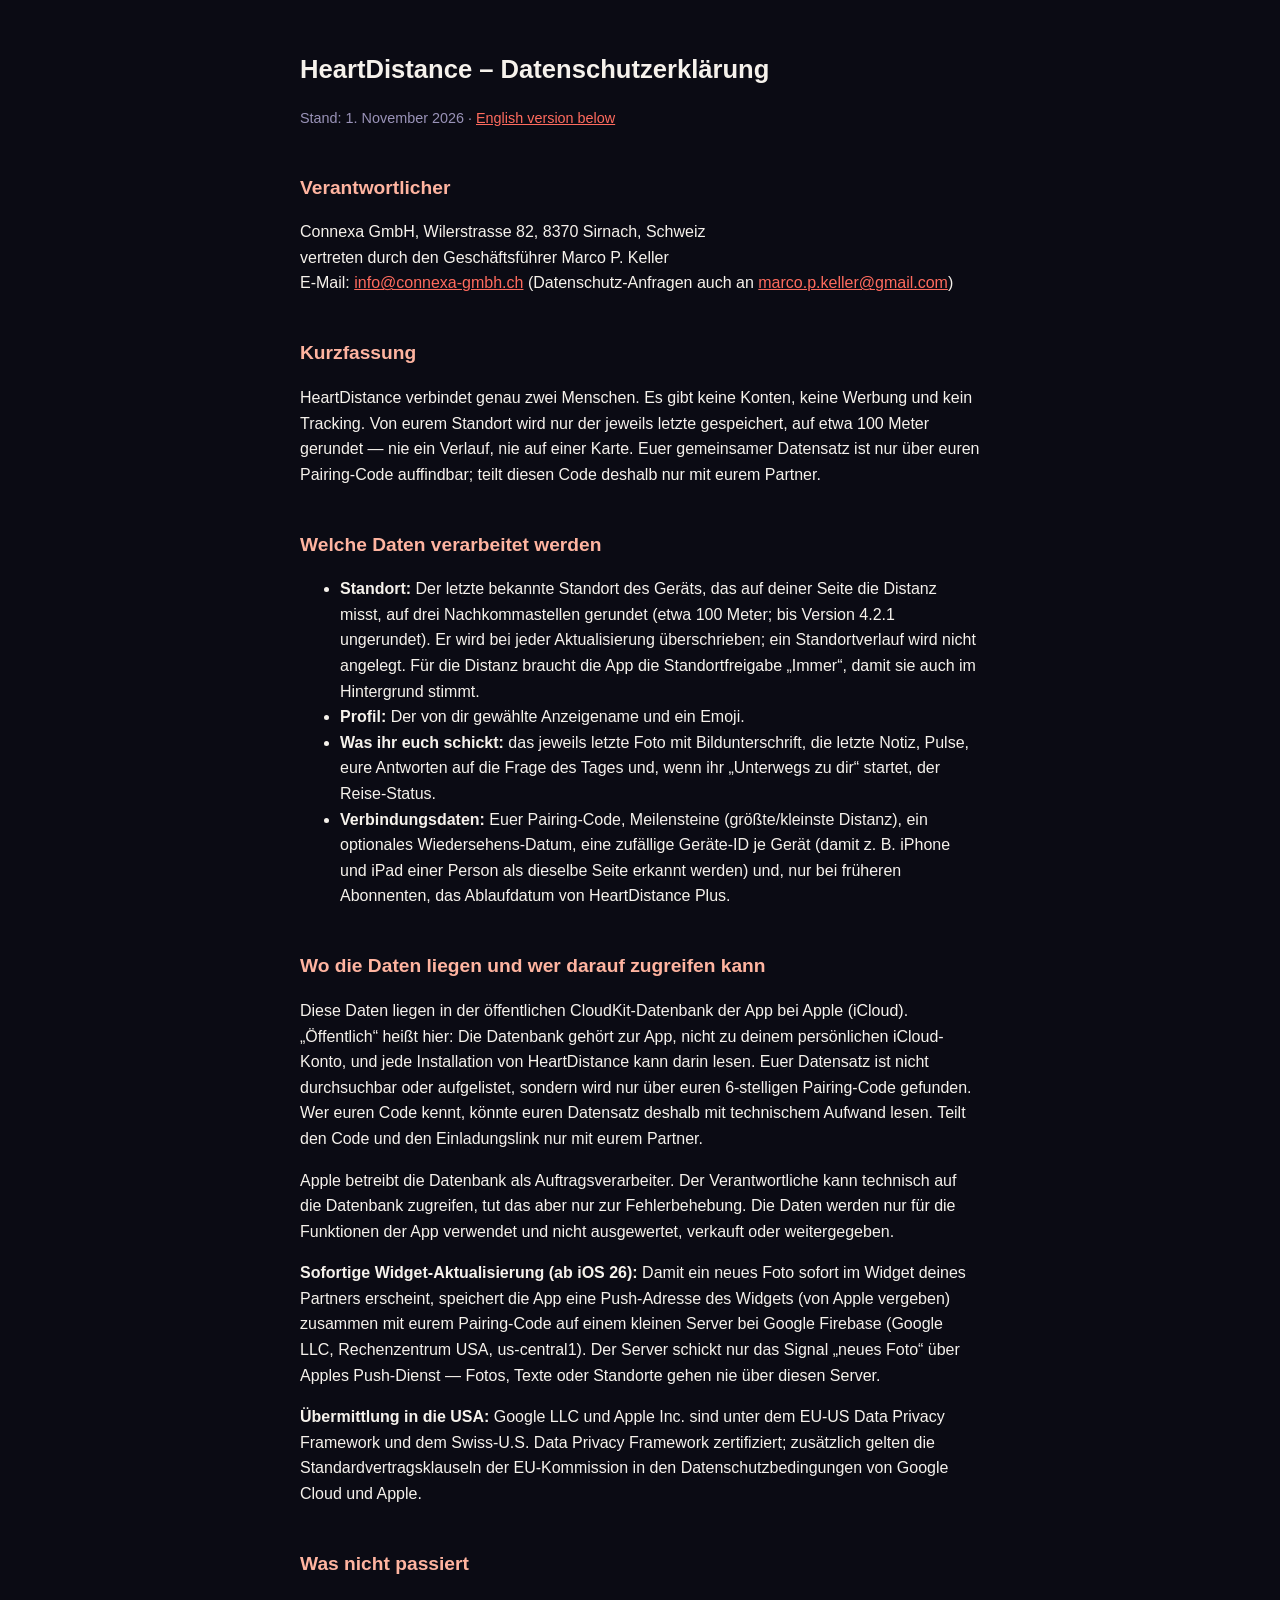
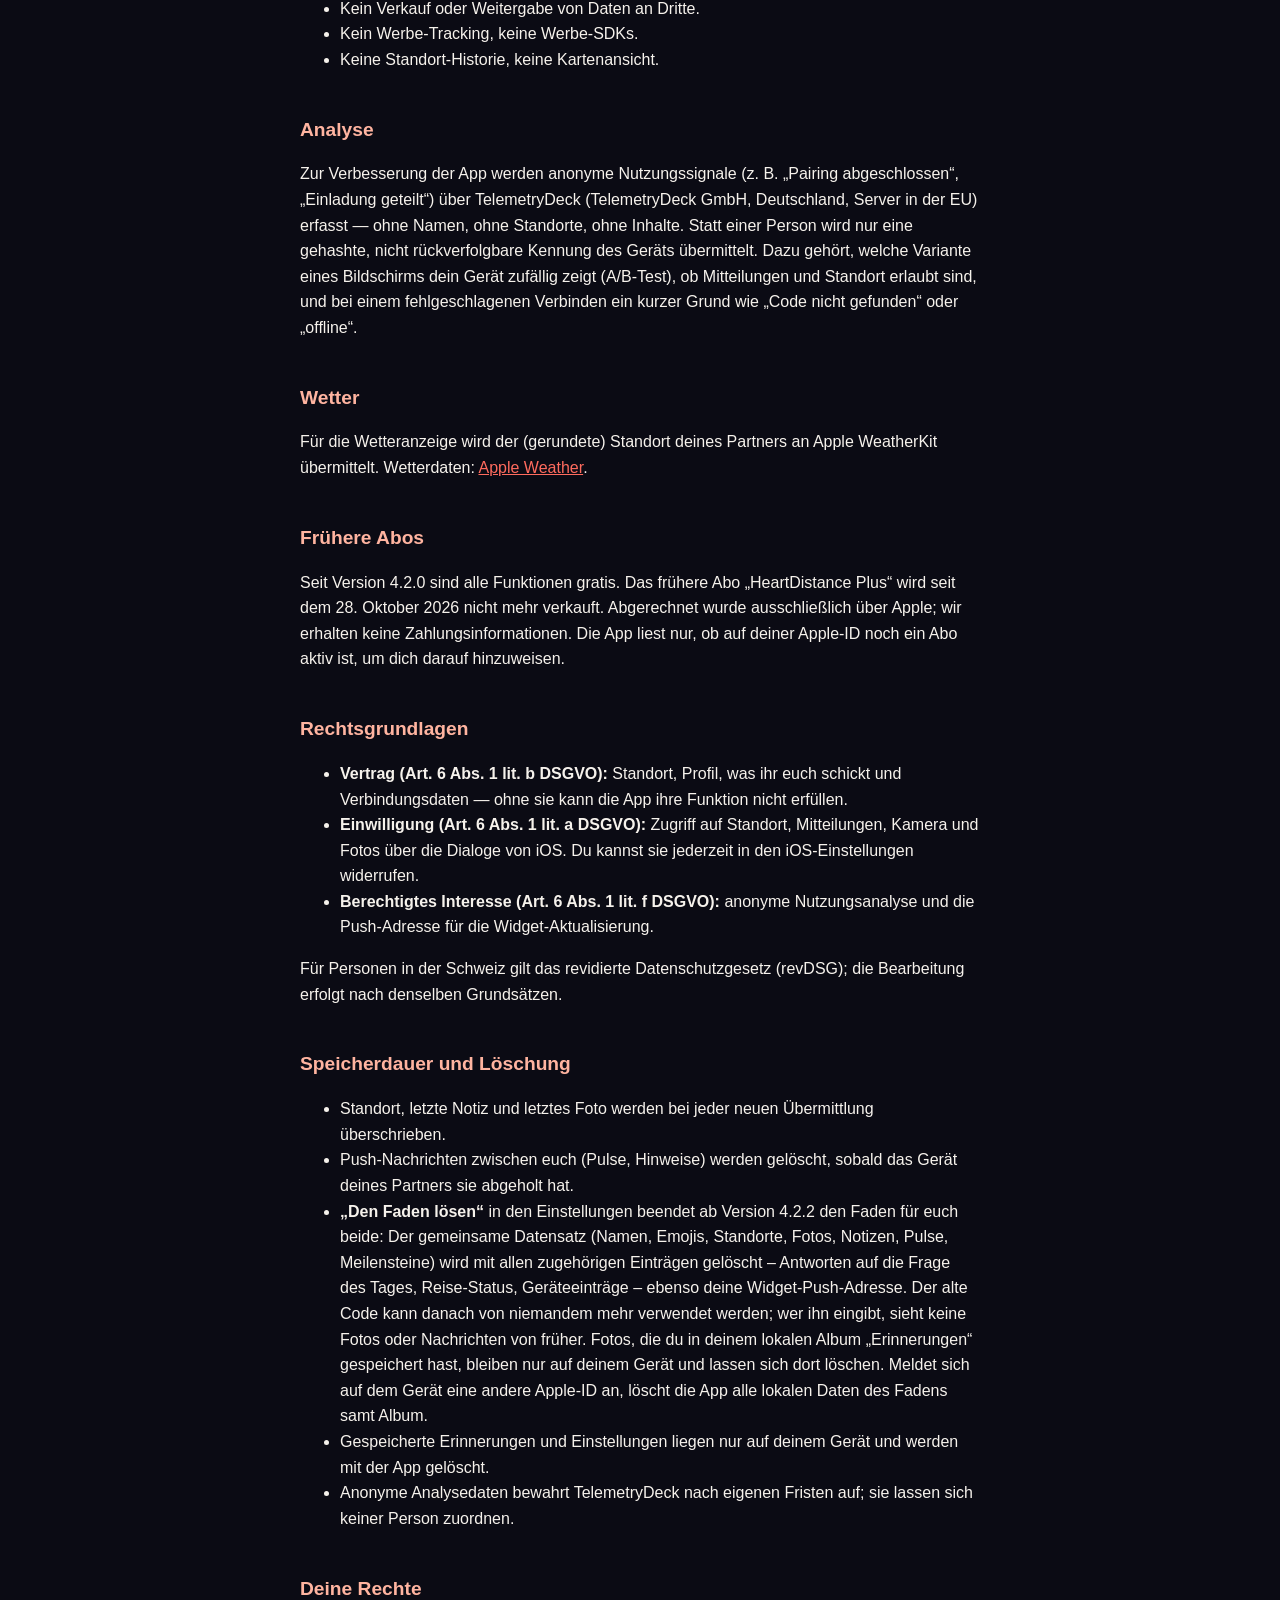
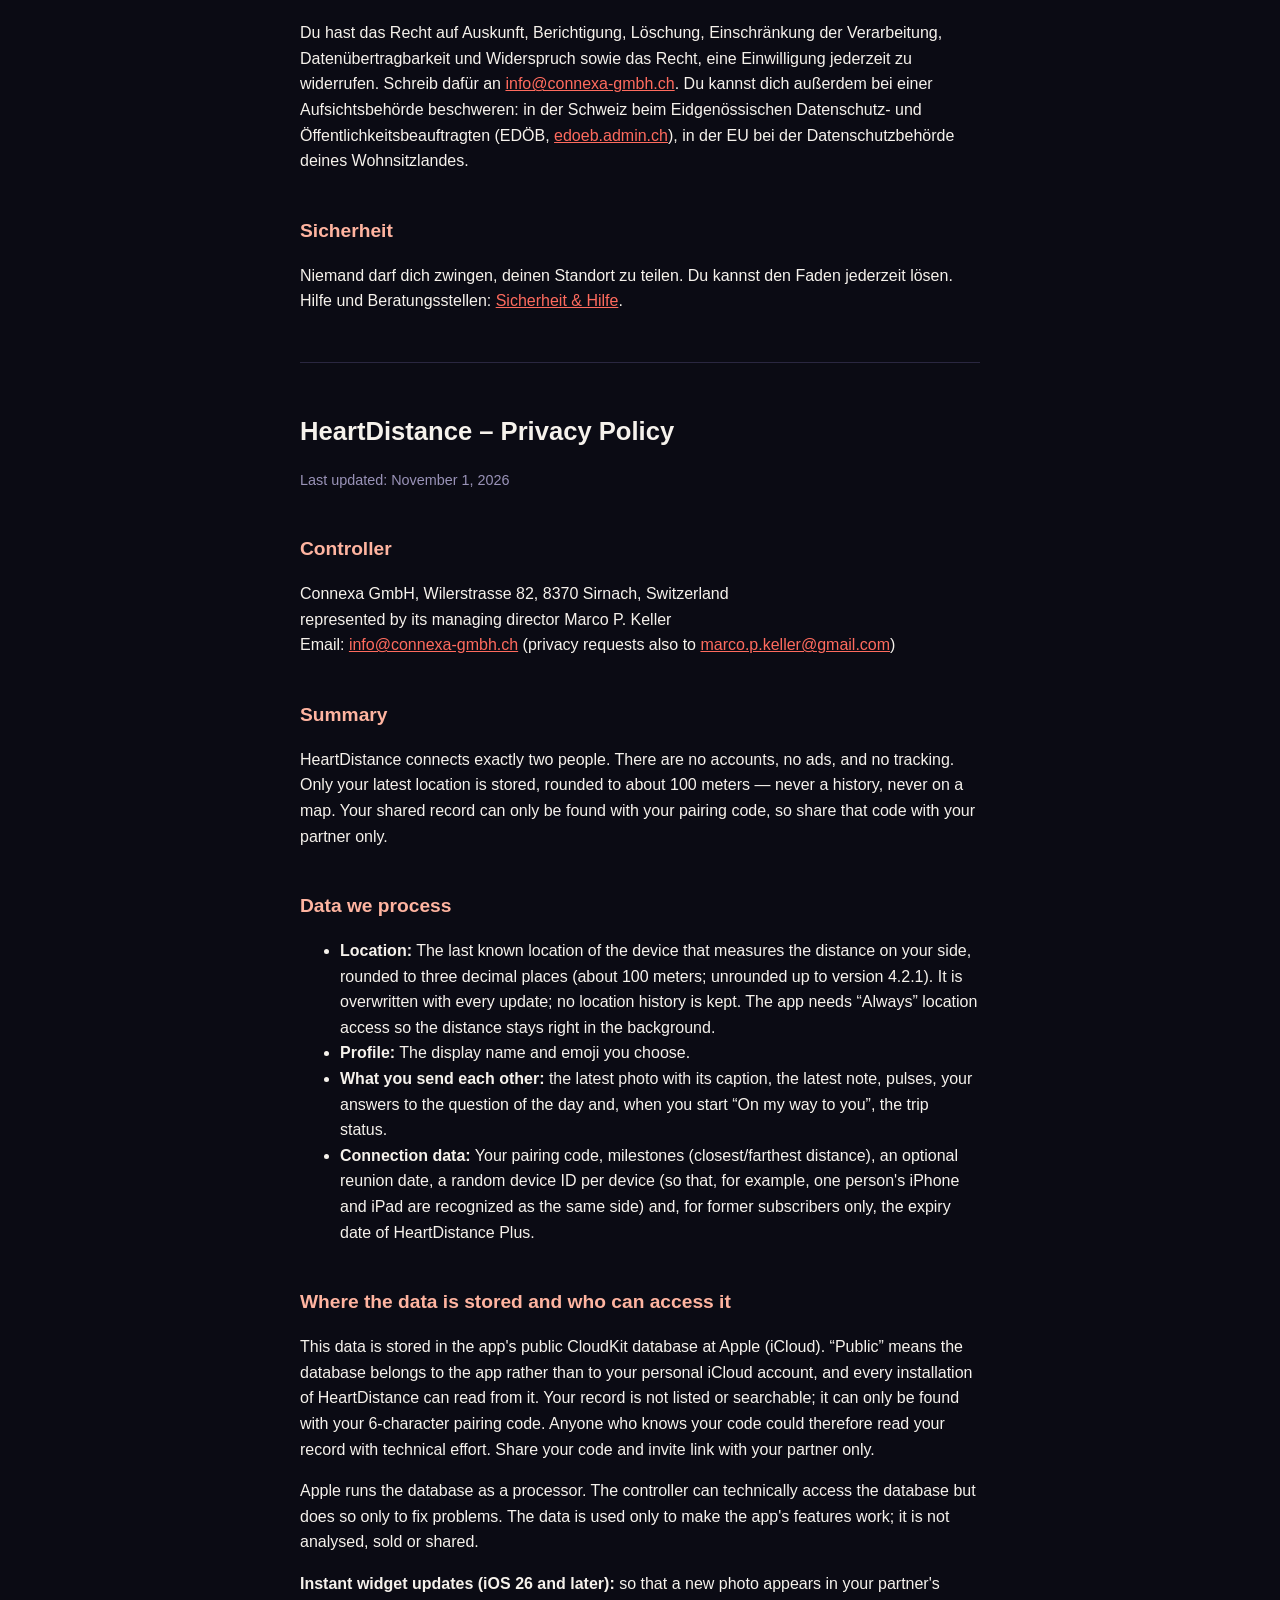
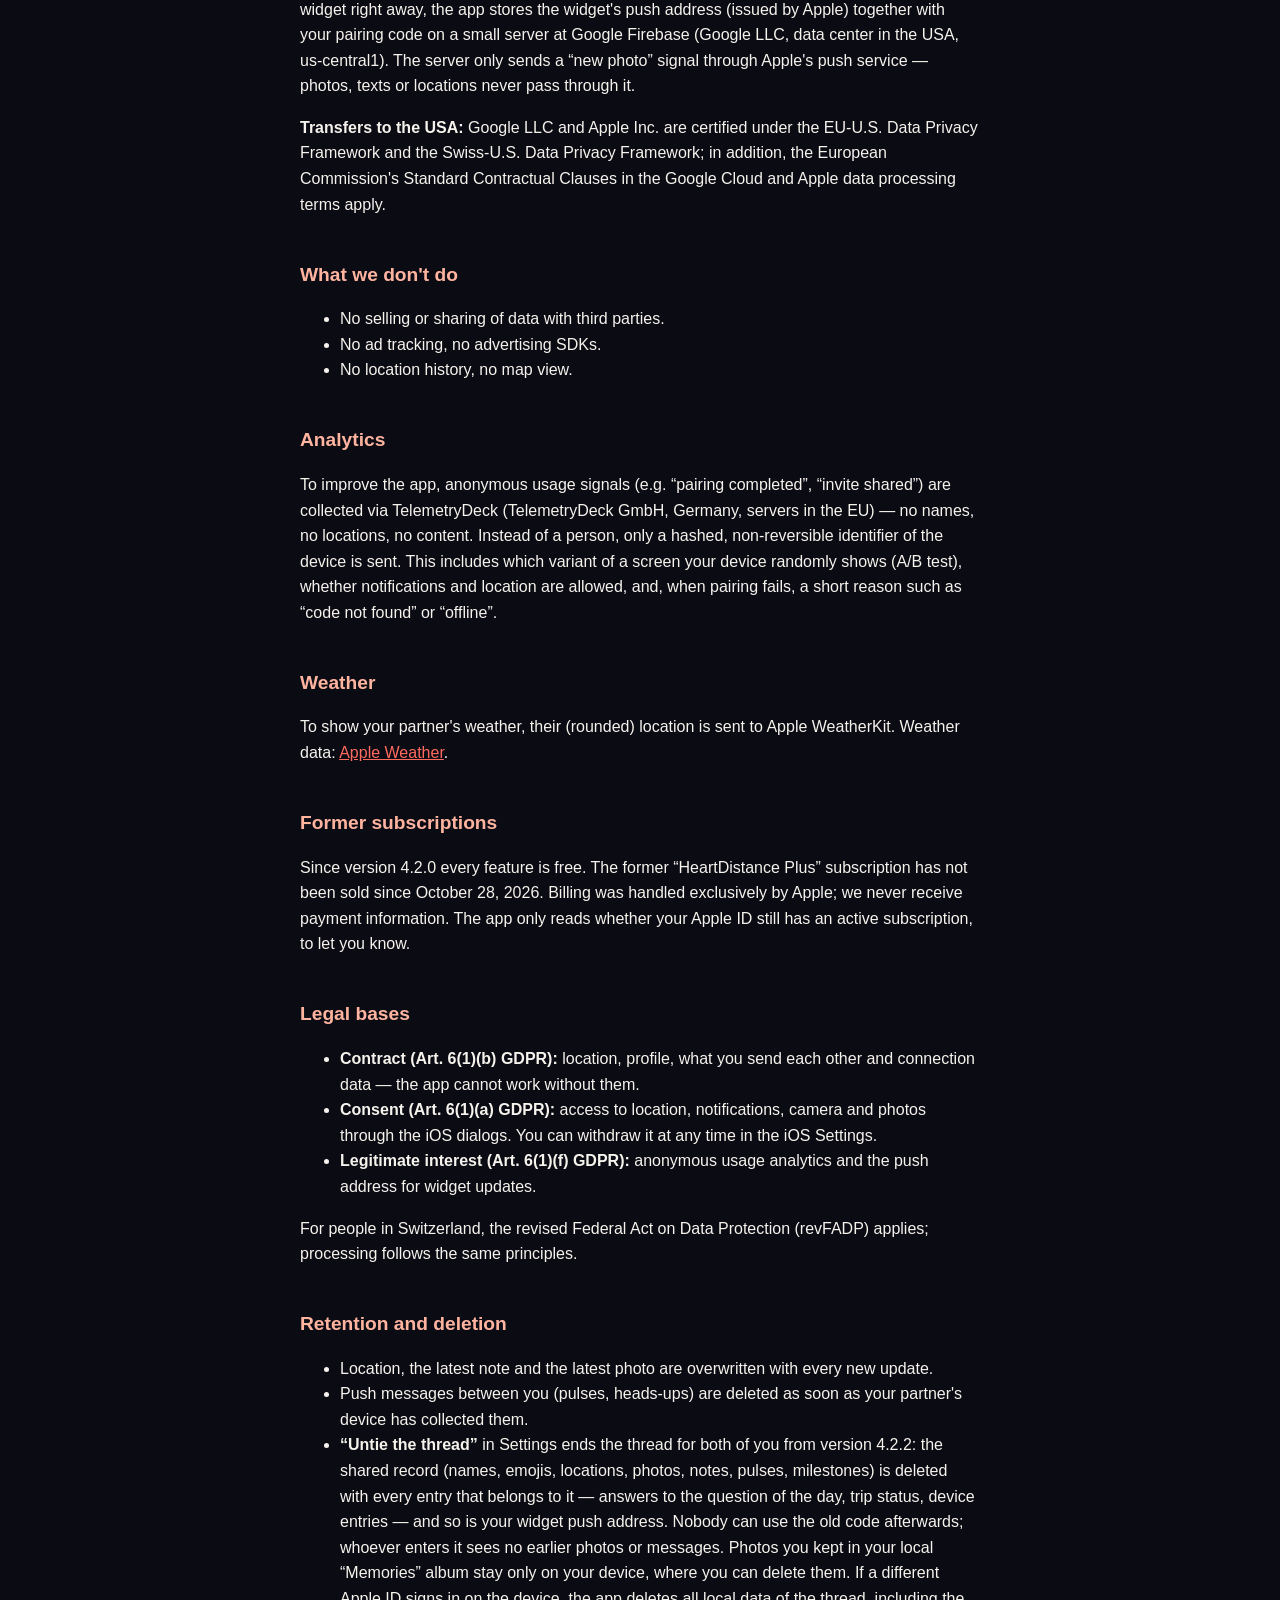
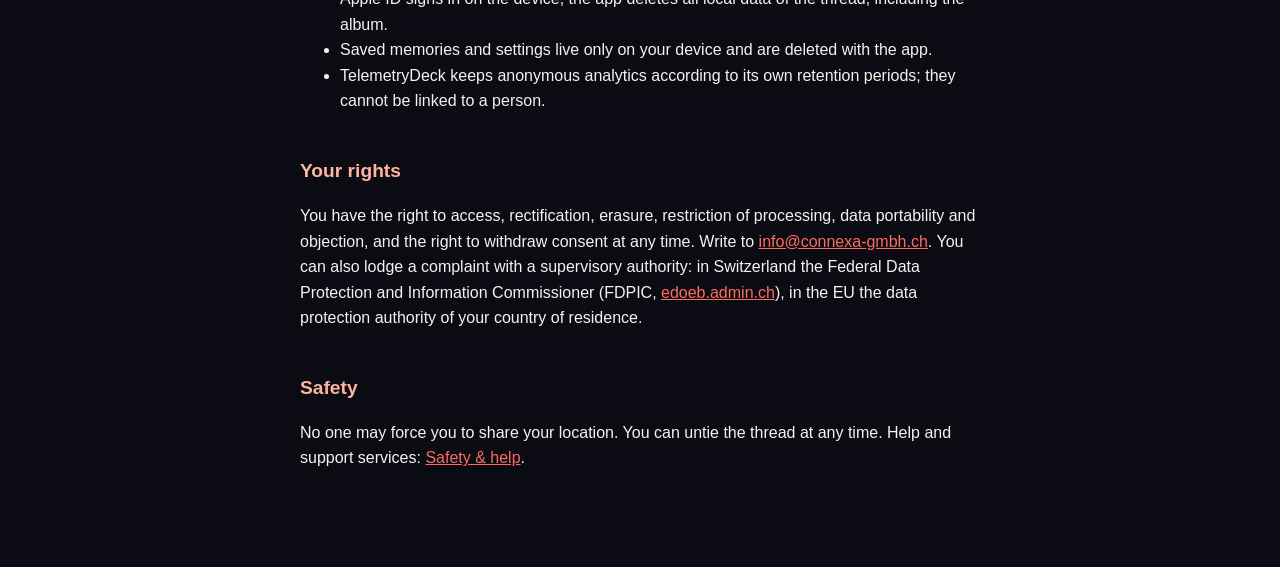
==== commit db5f2998: "Datenschutz: Faden lösen beendet den Faden für beide, alter Code ungültig (4.2.2/70) Co-Authored-By:" ====
--- a/privacy.html
+++ b/privacy.html
@@ -14,7 +14,7 @@
 <body>
 
 <h1>HeartDistance – Datenschutzerklärung</h1>
-<p class="muted">Stand: 28. Oktober 2026 · <a href="#en">English version below</a></p>
+<p class="muted">Stand: 1. November 2026 · <a href="#en">English version below</a></p>
 
 <h2>Verantwortlicher</h2>
 <p>Connexa GmbH, Wilerstrasse 82, 8370 Sirnach, Schweiz<br>
@@ -66,7 +66,7 @@
 <ul>
   <li>Standort, letzte Notiz und letztes Foto werden bei jeder neuen Übermittlung überschrieben.</li>
   <li>Push-Nachrichten zwischen euch (Pulse, Hinweise) werden gelöscht, sobald das Gerät deines Partners sie abgeholt hat.</li>
-  <li><strong>„Den Faden lösen“</strong> in den Einstellungen löscht ab Version 4.2.2 deine Seite des Datensatzes (Name, Emoji, Standort, Foto, Notiz, Pulse), deine Antworten auf die Frage des Tages, deinen Reise-Status, deine Geräteeinträge und deine Widget-Push-Adresse. Löst auch die zweite Person den Faden, wird der gesamte Datensatz mit allen verbleibenden Einträgen gelöscht.</li>
+  <li><strong>„Den Faden lösen“</strong> in den Einstellungen beendet ab Version 4.2.2 den Faden für euch beide: Der gemeinsame Datensatz (Namen, Emojis, Standorte, Fotos, Notizen, Pulse, Meilensteine) wird mit allen zugehörigen Einträgen gelöscht – Antworten auf die Frage des Tages, Reise-Status, Geräteeinträge – ebenso deine Widget-Push-Adresse. Der alte Code kann danach von niemandem mehr verwendet werden; wer ihn eingibt, sieht keine Fotos oder Nachrichten von früher. Fotos, die du in deinem lokalen Album „Erinnerungen“ gespeichert hast, bleiben nur auf deinem Gerät und lassen sich dort löschen. Meldet sich auf dem Gerät eine andere Apple-ID an, löscht die App alle lokalen Daten des Fadens samt Album.</li>
   <li>Gespeicherte Erinnerungen und Einstellungen liegen nur auf deinem Gerät und werden mit der App gelöscht.</li>
   <li>Anonyme Analysedaten bewahrt TelemetryDeck nach eigenen Fristen auf; sie lassen sich keiner Person zuordnen.</li>
 </ul>
@@ -80,7 +80,7 @@
 <hr>
 
 <h1 id="en">HeartDistance – Privacy Policy</h1>
-<p class="muted">Last updated: October 28, 2026</p>
+<p class="muted">Last updated: November 1, 2026</p>
 
 <h2>Controller</h2>
 <p>Connexa GmbH, Wilerstrasse 82, 8370 Sirnach, Switzerland<br>
@@ -132,7 +132,7 @@
 <ul>
   <li>Location, the latest note and the latest photo are overwritten with every new update.</li>
   <li>Push messages between you (pulses, heads-ups) are deleted as soon as your partner's device has collected them.</li>
-  <li><strong>“Untie the thread”</strong> in Settings deletes, from version 4.2.2, your side of the record (name, emoji, location, photo, note, pulses), your answers to the question of the day, your trip status, your device entries and your widget push address. When the second person unties too, the whole record is deleted with every remaining entry.</li>
+  <li><strong>“Untie the thread”</strong> in Settings ends the thread for both of you from version 4.2.2: the shared record (names, emojis, locations, photos, notes, pulses, milestones) is deleted with every entry that belongs to it — answers to the question of the day, trip status, device entries — and so is your widget push address. Nobody can use the old code afterwards; whoever enters it sees no earlier photos or messages. Photos you kept in your local “Memories” album stay only on your device, where you can delete them. If a different Apple ID signs in on the device, the app deletes all local data of the thread, including the album.</li>
   <li>Saved memories and settings live only on your device and are deleted with the app.</li>
   <li>TelemetryDeck keeps anonymous analytics according to its own retention periods; they cannot be linked to a person.</li>
 </ul>
